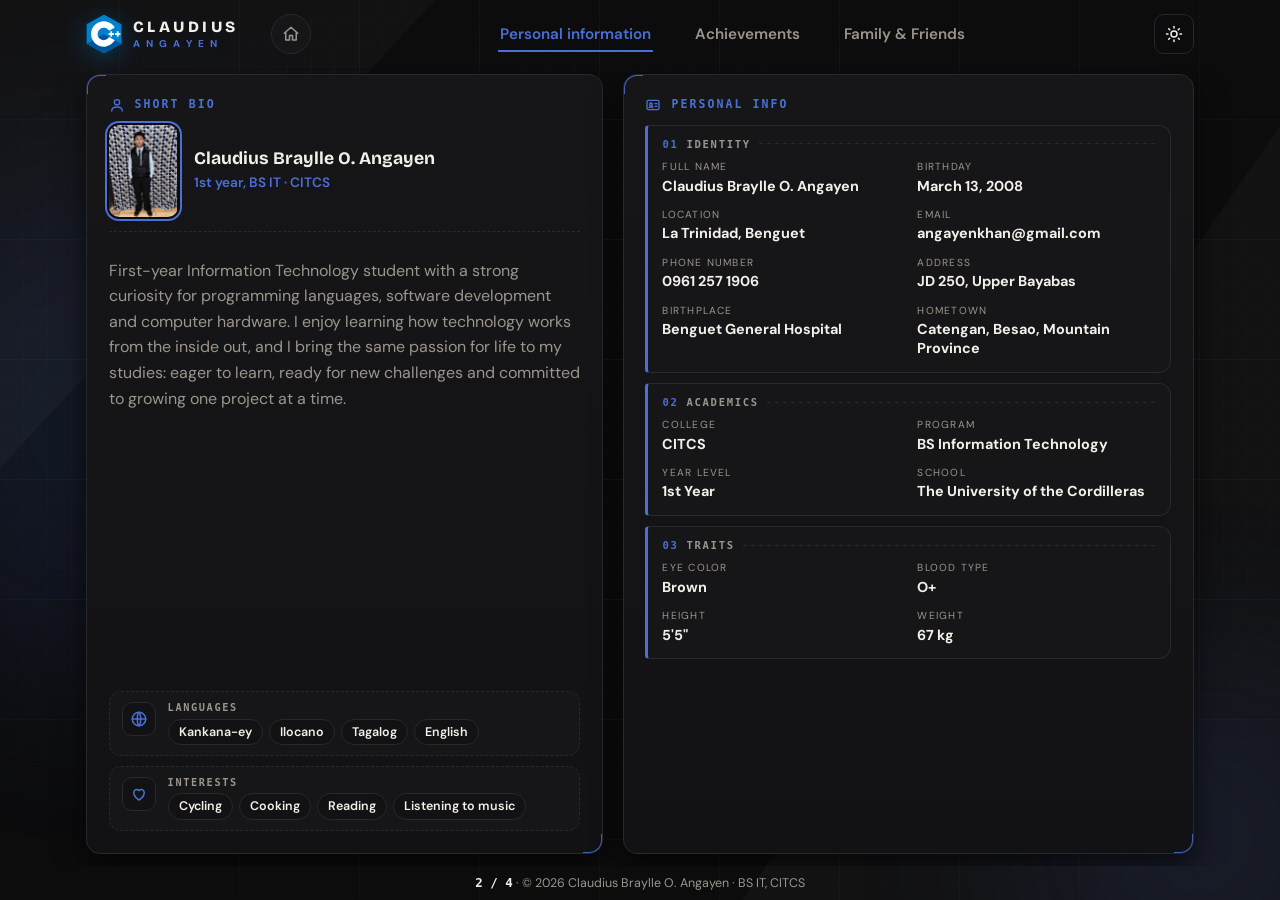
==== about.html @ 460cdc44 "Add files via upload" ====
<!DOCTYPE html>
<html lang="en" data-theme="dark">
<head>
<meta charset="UTF-8">
<meta name="viewport" content="width=device-width, initial-scale=1, viewport-fit=cover">
<title>Personal Information | Claudius Angayen</title>
<meta name="description" content="Personal information of Claudius Braylle O. Angayen, a first-year BS IT student at CITCS: short bio and details.">
<meta name="theme-color" content="#000000">
<link rel="icon" type="image/svg+xml" href="images/logo.svg">
<link rel="preconnect" href="https://fonts.googleapis.com">
<link rel="preconnect" href="https://fonts.gstatic.com" crossorigin>
<link rel="stylesheet" href="https://fonts.googleapis.com/css2?family=Bricolage+Grotesque:opsz,wght@12..96,600..800&family=DM+Sans:wght@400..700&display=swap">
<link rel="stylesheet" href="css/style.css?v=16">
<!-- Sets the saved theme before the page paints, so it never flashes the wrong color -->
<script>
  try { document.documentElement.setAttribute('data-theme', localStorage.getItem('theme') === 'light' ? 'light' : 'dark'); } catch (e) {}
</script>
<script src="js/main.js?v=13" defer></script>
</head>
<body>

<!-- Icon sprite -->
<svg width="0" height="0" style="position:absolute" aria-hidden="true">
  <symbol id="i-home" viewBox="0 0 24 24"><path d="M3 11l9-8 9 8M5 10v10h5v-6h4v6h5V10"/></symbol>
  <symbol id="i-code" viewBox="0 0 24 24"><path d="M8 8l-4 4 4 4M16 8l4 4-4 4M13.5 5l-3 14"/></symbol>
  <symbol id="i-globe" viewBox="0 0 24 24"><circle cx="12" cy="12" r="9"/><path d="M3 12h18M12 3c3 3 3 15 0 18M12 3c-3 3-3 15 0 18"/></symbol>
  <symbol id="i-heart" viewBox="0 0 24 24"><path d="M12 20s-7-4.4-7-10a4 4 0 0 1 7-2.5A4 4 0 0 1 19 10c0 5.6-7 10-7 10z"/></symbol>
  <symbol id="i-sun" viewBox="0 0 24 24"><circle cx="12" cy="12" r="4"/><path d="M12 2v2M12 20v2M4.9 4.9l1.4 1.4M17.7 17.7l1.4 1.4M2 12h2M20 12h2M4.9 19.1l1.4-1.4M17.7 6.3l1.4-1.4"/></symbol>
  <symbol id="i-moon" viewBox="0 0 24 24"><path d="M21 13A9 9 0 1 1 11 3a7 7 0 0 0 10 10z"/></symbol>
  <symbol id="i-user" viewBox="0 0 24 24"><circle cx="12" cy="8" r="4"/><path d="M4 21c0-4 4-6 8-6s8 2 8 6"/></symbol>
  <symbol id="i-id" viewBox="0 0 24 24"><rect x="3" y="5" width="18" height="14" rx="2"/><circle cx="9" cy="11" r="2"/><path d="M6 16c.6-1.8 5.4-1.8 6 0M15 10h3M15 14h3"/></symbol>
  <symbol id="i-arrow" viewBox="0 0 24 24"><path d="M5 12h14M13 6l6 6-6 6"/></symbol>
</svg>

<!-- Graph-paper texture + soft glows -->
<div class="graph-bg" aria-hidden="true"></div>
<div class="shape s1" aria-hidden="true"></div>
<div class="shape s2" aria-hidden="true"></div>
<div class="glow g1" aria-hidden="true"></div>
<div class="glow g2" aria-hidden="true"></div>

<header>
  <div class="container">
    <nav>
      <div class="nav-left">
      <a href="index.html" class="logo" aria-label="Claudius Angayen, home">
        <!-- Logo: C++ -->
        <svg class="logo-svg" viewBox="80 40 740 820" aria-hidden="true">
          <defs><mask id="hx"><path d="M450 70L792 258V642L450 830L108 642V258Z" fill="#fff" stroke="#fff" stroke-width="30" stroke-linejoin="round"/></mask></defs>
          <path d="M450 70L792 258V642L450 830L108 642V258Z" fill="#0180cd" stroke="#0180cd" stroke-width="30" stroke-linejoin="round"/>
          <path d="M60 671L443 450L900 714V900H60Z" fill="#00549d" mask="url(#hx)"/>
          <path d="M671 318.5A261 261 0 1 0 671 579.5L555.9 513A128 128 0 1 1 555.9 385Z" fill="#fff"/>
          <g fill="#fff"><rect x="543" y="432" width="112" height="36"/><rect x="581" y="394" width="36" height="112"/><rect x="675" y="432" width="113" height="36"/><rect x="713" y="394" width="37" height="112"/></g>
        </svg>
        <span class="logo-word"><span class="lw-top">Claudius</span><span class="lw-bot">Angayen</span></span>
      </a>
      <a class="home-btn" href="index.html" aria-label="Home" title="Home"><svg class="ico" aria-hidden="true"><use href="#i-home"/></svg></a>
      </div>
      <div class="tabs" role="navigation" aria-label="Pages">
        <a class="tab" href="about.html" data-view="profile" aria-current="page"><span class="tl-full">Personal information</span><span class="tl-short">About</span></a>
        <a class="tab" href="achievements.html" data-view="achievements">Achievements</a>
        <a class="tab" href="family-friends.html" data-view="family"><span class="tl-full">Family &amp; Friends</span><span class="tl-short">Family</span></a>
      </div>
      <div class="nav-right">
        <button class="icon-btn" id="themeBtn" type="button" aria-label="Switch to light mode" title="Switch theme"></button>
      </div>
    </nav>
  </div>
</header>

<main>
<div id="view-profile">
  <div class="container">
    <!-- Phone switcher: shows one panel at a time so the page never scrolls -->
    <div class="seg" role="group" aria-label="Choose a section">
      <button type="button" data-show="bio" aria-pressed="true">Bio</button>
      <button type="button" data-show="info" aria-pressed="false">Details</button>
    </div>

    <div class="profile-grid" data-show="bio">
      <section class="panel panel-bio bp" aria-labelledby="bio-title">
        <h3 class="section-title" id="bio-title"><svg class="ico" aria-hidden="true"><use href="#i-user"/></svg> Short bio</h3>
        <div class="id-row">
          <div class="id-photo"><img src="images/photo.jpg" alt="Full portrait of Claudius Braylle O. Angayen in a black vest, light blue shirt and navy tie"></div>
          <div>
            <div class="id-name">Claudius Braylle O. Angayen</div>
            <div class="id-role">1st year, BS IT &middot; CITCS</div>
          </div>
        </div>
        <p class="bio">
          First-year Information Technology student with a strong curiosity for
          programming languages, software development and computer hardware. I enjoy learning how
          technology works from the inside out, and I bring the same passion for life to my studies:
          eager to learn, ready for new challenges and committed to growing one project at a time.
        </p>
        <div class="pi-chiprow">
        <div class="pi-chipcard">
          <span class="pi-ci"><svg class="ico" aria-hidden="true"><use href="#i-globe"/></svg></span>
          <div><div class="pi-cl">Languages</div><ul class="pi-chips"><li>Kankana-ey</li><li>Ilocano</li><li>Tagalog</li><li>English</li></ul></div>
        </div>
        <div class="pi-chipcard">
          <span class="pi-ci"><svg class="ico" aria-hidden="true"><use href="#i-heart"/></svg></span>
          <div><div class="pi-cl">Interests</div><ul class="pi-chips"><li>Cycling</li><li>Cooking</li><li>Reading</li><li>Listening to music</li></ul></div>
        </div>
        </div>
      </section>

      <section class="panel panel-info bp" aria-labelledby="pi-title">
        <h3 class="section-title" id="pi-title"><svg class="ico" aria-hidden="true"><use href="#i-id"/></svg> Personal info</h3>
        <div class="pi-group">
          <h4 class="pi-gt"><span>01</span>Identity</h4>
          <dl class="pi-fields"><div class="pi-f"><dt>Full name</dt><dd>Claudius Braylle O. Angayen</dd></div><div class="pi-f"><dt>Birthday</dt><dd>March 13, 2008</dd></div><div class="pi-f"><dt>Location</dt><dd>La Trinidad, Benguet</dd></div><div class="pi-f"><dt>Email</dt><dd>angayenkhan@gmail.com</dd></div><div class="pi-f"><dt>Phone number</dt><dd>0961 257 1906</dd></div><div class="pi-f"><dt>Address</dt><dd>JD 250, Upper Bayabas</dd></div><div class="pi-f"><dt>Birthplace</dt><dd>Benguet General Hospital</dd></div><div class="pi-f"><dt>Hometown</dt><dd>Catengan, Besao, Mountain Province</dd></div></dl>
        </div>
        <div class="pi-group">
          <h4 class="pi-gt"><span>02</span>Academics</h4>
          <dl class="pi-fields"><div class="pi-f"><dt>College</dt><dd>CITCS</dd></div><div class="pi-f"><dt>Program</dt><dd>BS Information Technology</dd></div><div class="pi-f"><dt>Year level</dt><dd>1st Year</dd></div><div class="pi-f"><dt>School</dt><dd>The University of the Cordilleras</dd></div></dl>
        </div>
        <div class="pi-group">
          <h4 class="pi-gt"><span>03</span>Traits</h4>
          <dl class="pi-fields"><div class="pi-f"><dt>Eye color</dt><dd>Brown</dd></div><div class="pi-f"><dt>Blood type</dt><dd>O+</dd></div><div class="pi-f"><dt>Height</dt><dd>5'5"</dd></div><div class="pi-f"><dt>Weight</dt><dd>67 kg</dd></div></dl>
        </div>
      </section>
    </div>
  </div>
</div>
</main>

<footer>
  <div class="container foot">
    <span class="foot-mid"><span class="foot-count">2 / 4</span><span class="foot-copy"> &middot; &copy; <span id="year"></span> Claudius Braylle O. Angayen &middot; BS IT, CITCS</span></span>
  </div>
</footer>

</body>
</html>
---- css/style.css ----
/* Claudius Angayen | Portfolio styles. Dark by default; data-theme="light" on <html> switches to light. */

/* Layout: one screen, no scrolling. Charcoal base with one navy accent. Text-link nav, big role line, stats strip, full portrait in a framed card. */
  :root {
    --bg: #0c0c0d;
    --bg-soft: #121214;
    --card: #161618;
    --text: #f3efe9;
    --muted: #9b958d;
    --accent: #4a6fd6;
    --accent-2: #8fa8f0;
    --border: #28282d;
    --shape: rgba(255,255,255,.028);
    --grid-minor: rgba(74,111,214,.04);
    --grid-major: rgba(74,111,214,.09);
    --glow-op: .12;
    --btn-glow: rgba(74,111,214,.32);
    --shadow: 0 12px 30px rgba(0,0,0,.6);
    --font-display: "Bricolage Grotesque", "Segoe UI", system-ui, -apple-system, sans-serif;
    --font-body: "DM Sans", "Segoe UI", system-ui, -apple-system, Roboto, sans-serif;
    --r: 10px;
    color-scheme: dark;
  }
  :root[data-theme="light"] {
    --bg: #f7f3ed;
    --bg-soft: #efe8dd;
    --card: #ffffff;
    --text: #1d1915;
    --muted: #6c6459;
    --accent: #14307a;
    --accent-2: #2f52b0;
    --border: #e4dac9;
    --shape: rgba(0,0,0,.035);
    --grid-minor: rgba(20,48,122,.05);
    --grid-major: rgba(20,48,122,.12);
    --glow-op: .2;
    --btn-glow: rgba(20,48,122,.25);
    --shadow: 0 12px 30px rgba(60,40,10,.12);
    color-scheme: light;
  }

  * { box-sizing: border-box; margin: 0; padding: 0; }
  [hidden] { display: none !important; }
  html { height: 100%; overflow: hidden; }
  body {
    font-family: var(--font-body);
    background: var(--bg);
    color: var(--text);
    line-height: 1.5;
    height: 100%;
    display: flex; flex-direction: column;
    position: relative; overflow: hidden;
    overscroll-behavior: none;
  }
  a { color: inherit; text-decoration: none; }
  .container {
    width: 100%; max-width: 1140px; margin-inline: auto;
    padding-left: max(16px, env(safe-area-inset-left, 0px));
    padding-right: max(16px, env(safe-area-inset-right, 0px));
  }

  /* ===== BACKGROUND: faint graph paper, angled shapes, warm glows ===== */
  .graph-bg {
    position: fixed; inset: 0; z-index: 0; pointer-events: none;
    background-image:
      linear-gradient(var(--grid-major) 1px, transparent 1px),
      linear-gradient(90deg, var(--grid-major) 1px, transparent 1px),
      linear-gradient(var(--grid-minor) 1px, transparent 1px),
      linear-gradient(90deg, var(--grid-minor) 1px, transparent 1px);
    background-size: 120px 120px, 120px 120px, 24px 24px, 24px 24px;
    background-position: -1px -1px;
    -webkit-mask-image: radial-gradient(ellipse 80% 75% at 50% 45%, #000 30%, transparent 100%);
            mask-image: radial-gradient(ellipse 80% 75% at 50% 45%, #000 30%, transparent 100%);
  }
  .shape { position: fixed; inset: 0; z-index: 0; pointer-events: none; background: var(--shape); }
  .shape.s1 { clip-path: polygon(0 0, 34% 0, 0 52%); }
  .shape.s2 { clip-path: polygon(100% 14%, 100% 100%, 58% 100%); }
  .glow { position: fixed; z-index: 0; pointer-events: none; border-radius: 50%; filter: blur(100px); opacity: var(--glow-op); background: var(--accent); }
  .glow.g1 { width: 520px; height: 520px; left: -140px; top: 18%; }
  .glow.g2 { width: 360px; height: 360px; right: -100px; bottom: -120px; }

  /* ICONS */
  .ico { width: 1.15em; height: 1.15em; fill: none; stroke: currentColor; stroke-width: 2;
         stroke-linecap: round; stroke-linejoin: round; flex-shrink: 0; vertical-align: -0.2em; }

  /* NAV */
  header { position: relative; z-index: 5; flex: none; }
  nav { display: flex; align-items: center; justify-content: space-between; gap: 14px; height: 68px; }
  .logo { display: inline-flex; align-items: center; gap: 11px; min-width: 0; }
  .logo-svg { width: 36px; height: 40px; flex-shrink: 0; filter: drop-shadow(0 4px 12px rgba(1,128,205,.35)); }
  .logo-word { display: flex; flex-direction: column; gap: 4px; line-height: 1; white-space: nowrap; }
  .lw-top { font-family: var(--font-display); font-size: .98rem; font-weight: 800; letter-spacing: .22em; text-transform: uppercase; }
  .lw-bot { font-size: .62rem; font-weight: 700; letter-spacing: .62em; text-transform: uppercase; color: var(--accent); }
  .nav-left { display: flex; align-items: center; gap: clamp(18px, 3vw, 32px); min-width: 0; }
  .tabs { display: flex; gap: clamp(18px, 3.4vw, 40px); }
  .tab { position: relative; padding: 6px 2px; font-size: .95rem; font-weight: 600; color: var(--muted); transition: color .2s; }
  .tab::after { content: ""; position: absolute; left: 0; right: 0; bottom: -1px; height: 2px; background: var(--accent); transform: scaleX(0); transform-origin: left; transition: transform .25s; }
  .tab:hover { color: var(--text); }
  .tab[aria-current="page"] { color: var(--accent); }
  .tab[aria-current="page"]::after, .tab:hover::after { transform: scaleX(1); }
  .tab:focus-visible { outline: 2px solid var(--accent); outline-offset: 4px; border-radius: 4px; }
  .home-btn {
    flex: none; display: inline-grid; place-items: center; width: 40px; height: 40px; border-radius: 50%;
    border: 1.5px solid var(--border); background: var(--card); color: var(--muted);
    transition: transform .2s, border-color .2s, color .2s, background .2s;
  }
  .home-btn .ico { width: 18px; height: 18px; vertical-align: 0; }
  .home-btn:hover { transform: translateY(-2px); border-color: var(--accent); color: var(--accent); }
  .home-btn[aria-current="page"] { border-color: var(--accent); color: var(--accent); background: var(--bg-soft); }
  .home-btn:focus-visible { outline: 2px solid var(--accent); outline-offset: 3px; }
  .nav-right { display: flex; gap: 10px; align-items: center; }
  .icon-btn {
    display: inline-grid; place-items: center;
    background: transparent; border: 1px solid var(--border); color: var(--text);
    width: 40px; height: 40px; border-radius: var(--r); cursor: pointer; transition: transform .2s, border-color .2s, color .2s;
  }
  .icon-btn:hover { transform: translateY(-2px); border-color: var(--accent); color: var(--accent); }
  .icon-btn:focus-visible, .btn:focus-visible, .seg button:focus-visible { outline: 2px solid var(--accent); outline-offset: 3px; }
  .icon-btn .ico { width: 18px; height: 18px; vertical-align: 0; }

  /* BUTTONS */
  .btn {
    display: inline-flex; align-items: center; gap: 10px;
    padding: clamp(8px, 1.6vh, 12px) 24px; border-radius: 8px; font-weight: 700; font-size: .92rem;
    border: 1.5px solid transparent; cursor: pointer; transition: transform .2s, box-shadow .2s, border-color .2s;
  }
  .btn:hover { transform: translateY(-2px); }
  .btn-primary { background: var(--accent); color: #fff; box-shadow: 0 8px 22px var(--btn-glow); }
  .btn-outline { border-color: var(--muted); color: var(--text); }
  .btn-outline:hover { border-color: var(--accent); color: var(--accent); }
  .btn-sm { padding: 8px 20px; font-size: .88rem; }
  .lbl-short { display: none; }

  /* VIEWS */
  main { position: relative; z-index: 2; flex: 1; min-height: 0; display: flex; flex-direction: column; }
  #view-home { flex: 1; min-height: 0; display: flex; align-items: center; position: relative; }

  /* HERO (page 1) */
  .hero { width: 100%; padding-block: 4px 18px; }
  .hero-grid { display: grid; grid-template-columns: 1.2fr 1fr; gap: clamp(20px, 4vw, 56px); align-items: center; }
  .hero-grid > * { min-width: 0; }
  .copy { display: flex; flex-direction: column; align-items: flex-start; gap: clamp(8px, 1.7vh, 18px); }
  .hero h1 { display: flex; flex-direction: column; gap: 2px; font-family: var(--font-display); font-weight: 700; line-height: 1.04; }
  .hero h1 .hi { font-size: clamp(.95rem, 2.2vh, 1.15rem); font-weight: 600; color: var(--muted); font-family: var(--font-body); }
  .hero h1 .name { font-size: clamp(1.15rem, min(2.4vw, 3.6vh), 1.7rem); font-weight: 700; }
  .hero h1 .role {
    margin-top: clamp(2px, .8vh, 8px);
    font-size: clamp(1.9rem, min(4.7vw, 8.4vh), 3.9rem); font-weight: 800; letter-spacing: -.02em; text-wrap: balance;
    background: linear-gradient(95deg, var(--accent), var(--accent-2)); -webkit-background-clip: text; background-clip: text; color: transparent;
  }
  .hero p { color: var(--muted); font-size: clamp(.9rem, 2.1vh, 1.05rem); max-width: 520px; }
  .hero p strong { color: var(--text); font-weight: 600; }
  .typing { color: var(--accent); font-family: ui-monospace, Consolas, monospace; min-height: 1.5em; }
  .cursor { animation: blink 1s steps(2) infinite; }
  @keyframes blink { 50% { opacity: 0; } }
  .btns { display: flex; gap: 12px; flex-wrap: wrap; }

  .stats { display: flex; width: 100%; max-width: 520px; background: var(--card); border: 1px solid var(--border); border-radius: var(--r); overflow: hidden; }
  .stats > div { flex: 1 1 0; min-width: 0; padding: clamp(8px, 1.6vh, 14px) clamp(10px, 1.6vw, 18px); border-left: 1px solid var(--border); }
  .stats > div:first-child { border-left: 0; }
  .stats b { display: block; font-family: var(--font-display); font-weight: 700; color: var(--accent); font-size: clamp(.95rem, 2.4vh, 1.15rem); line-height: 1.25; }
  .stats span { display: block; font-size: .76rem; letter-spacing: .04em; color: var(--muted); }

  /* Full portrait in a framed card (the whole photo is shown, nothing cropped) */
  .avatar-wrap { display: flex; justify-content: center; }
  .disk-wrap { position: relative; padding: 16px; margin-bottom: 18px; max-width: 100%; }
  .disk {
    position: relative; height: min(64vh, 560px); max-width: 100%; aspect-ratio: 1506 / 2047; border-radius: 18px;
    background: var(--bg-soft); border: 1px solid var(--border); box-shadow: var(--shadow);
  }
  .orbit { position: absolute; inset: -12px; border-radius: 26px; border: 2px dashed var(--border); pointer-events: none; }
  .orbit::after { content: ""; position: absolute; inset: -2px; border-radius: 26px; border: 2px solid transparent; border-top-color: var(--accent); border-left-color: var(--accent-2); }
  .photo { width: 100%; height: 100%; border-radius: 18px; overflow: hidden; box-shadow: 0 0 0 2px var(--bg), 0 0 0 4px var(--accent); background: var(--bg-soft); }
  .photo img, .id-photo img { width: 100%; height: 100%; object-fit: contain; display: block; }
  .coords {
    position: absolute; left: 50%; bottom: -2px; transform: translateX(-50%); white-space: nowrap;
    font-family: ui-monospace, Consolas, monospace; font-size: .74rem; color: var(--accent);
    background: var(--bg); padding: 3px 12px; border: 1px solid var(--border); border-radius: 999px;
  }

  /* ===== PAGE 2: PERSONAL INFORMATION ===== */
  #view-profile { overflow: hidden; flex: 1; min-height: 0; display: flex; flex-direction: column; padding-block: 6px 12px; }
  #view-profile > .container { flex: 1; min-height: 0; display: flex; flex-direction: column; gap: 10px; }
  .seg { display: none; gap: 4px; padding: 4px; background: var(--card); border: 1px solid var(--border); border-radius: var(--r); flex: none; }
  .seg button {
    flex: 1; padding: 7px 10px; border: 0; border-radius: 7px; background: transparent; color: var(--muted);
    font: inherit; font-size: .9rem; font-weight: 600; cursor: pointer;
  }
  .seg button[aria-pressed="true"] { background: var(--accent); color: #fff; }
  .profile-grid { flex: 1; min-height: 0; display: grid; grid-template-columns: minmax(0, .95fr) minmax(0, 1.05fr); gap: 20px; align-items: stretch; }
  .panel {
    min-height: 0; overflow: hidden; display: flex; flex-direction: column;
    background: var(--card); border: 1px solid var(--border); border-radius: 14px;
    padding: clamp(12px, 2.4vh, 22px); box-shadow: var(--shadow);
  }
  .section-title { display: flex; align-items: center; gap: 10px; font-family: var(--font-display); font-size: 1.05rem; margin-bottom: clamp(8px, 1.6vh, 14px); flex: none; }
  .section-title .ico { color: var(--accent); width: 20px; height: 20px; }
  .id-row { display: flex; gap: 16px; align-items: center; padding-bottom: clamp(8px, 1.6vh, 14px); border-bottom: 1px dashed var(--border); flex: none; }
  .id-photo { width: 69px; height: 92px; border-radius: 10px; overflow: hidden; flex-shrink: 0; background: var(--bg-soft); box-shadow: 0 0 0 2px var(--bg), 0 0 0 4px var(--accent); }
  .id-name { font-family: var(--font-display); font-weight: 700; font-size: 1.1rem; line-height: 1.3; overflow-wrap: anywhere; }
  .id-role { color: var(--accent); font-size: .85rem; margin-top: 2px; font-weight: 600; }
  .bio { color: var(--muted); font-size: clamp(.9rem, 2.1vh, 1rem); line-height: 1.6; margin-top: clamp(8px, 1.8vh, 16px); }
  .facts { list-style: none; }
  .facts li { display: grid; grid-template-columns: 104px minmax(0, 1fr); gap: 10px; padding: clamp(3px, .9vh, 7px) 0; border-bottom: 1px dashed var(--border); font-size: .88rem; line-height: 1.4; }
  .facts li:last-child { border-bottom: 0; padding-bottom: 0; }
  .facts .k { color: var(--muted); }
  .facts .v { font-weight: 600; overflow-wrap: anywhere; }

  /* About page: blueprint-style panels */
  .bp { position: relative; background: linear-gradient(180deg, var(--card), var(--bg-soft)); gap: 10px; }
  .bp::before, .bp::after { content: ""; position: absolute; width: 18px; height: 18px; pointer-events: none; border: 2px solid var(--accent); opacity: .85; }
  .bp::before { top: -1px; left: -1px; border-right: 0; border-bottom: 0; border-top-left-radius: 14px; }
  .bp::after { bottom: -1px; right: -1px; border-left: 0; border-top: 0; border-bottom-right-radius: 14px; }
  .bp .section-title { font: 700 .72rem/1 ui-monospace, Consolas, monospace; letter-spacing: .18em; text-transform: uppercase; color: var(--accent); margin-bottom: 2px; }
  .bp .section-title .ico { width: 16px; height: 16px; }
  .pi-group { flex: none; border: 1px solid var(--border); border-left: 3px solid var(--accent); border-radius: 4px 12px 12px 4px; background: var(--card); padding: clamp(8px, 1.5vh, 13px) 14px; }
  .pi-gt { display: flex; align-items: center; gap: 8px; font: 700 .66rem/1 ui-monospace, Consolas, monospace; letter-spacing: .16em; text-transform: uppercase; color: var(--muted); margin-bottom: clamp(6px, 1.2vh, 10px); }
  .pi-gt span { color: var(--accent); }
  .pi-gt::after { content: ""; flex: 1; height: 1px; background: repeating-linear-gradient(90deg, var(--border) 0 4px, transparent 4px 8px); }
  .pi-fields { display: grid; grid-template-columns: repeat(2, minmax(0, 1fr)); gap: clamp(6px, 1.3vh, 11px) 16px; }
  .pi-f dt { font-size: .64rem; letter-spacing: .12em; text-transform: uppercase; color: var(--muted); margin-bottom: 2px; }
  .pi-f dd { font-weight: 700; font-size: .9rem; line-height: 1.35; overflow-wrap: anywhere; }
  .pi-chiprow { display: grid; grid-template-columns: 1fr; gap: 10px; margin-top: auto; flex: none; }
  .pi-chipcard { display: flex; gap: 12px; align-items: flex-start; border: 1px dashed var(--border); border-radius: 12px; padding: 10px 12px; background: var(--card); }
  .pi-ci { width: 34px; height: 34px; flex: none; display: grid; place-items: center; border-radius: 10px; background: var(--bg-soft); border: 1px solid var(--border); color: var(--accent); }
  .pi-ci .ico { width: 18px; height: 18px; }
  .pi-cl { font: 700 .64rem/1 ui-monospace, Consolas, monospace; letter-spacing: .16em; text-transform: uppercase; color: var(--muted); margin-bottom: 6px; }
  .pi-chips { list-style: none; display: flex; flex-wrap: wrap; gap: 6px; }
  .pi-chips li { font-size: .78rem; font-weight: 600; padding: 3px 10px; border-radius: 999px; border: 1px solid var(--border); background: var(--bg-soft); }
  @media (max-width: 820px) { .bp .section-title { display: none; } }
  @media (max-width: 420px) { .pi-fields { grid-template-columns: 1fr; } }
  @media (min-width: 821px) and (max-height: 780px) {
    .bp { gap: 7px; }
    .pi-group { padding: 7px 12px; }
    .pi-gt { margin-bottom: 5px; }
    .pi-fields { gap: 5px 14px; }
    .pi-f dd { font-size: .84rem; line-height: 1.25; }
    .pi-f dt { margin-bottom: 1px; }
  }


  /* ===== PAGE 3: ACHIEVEMENTS ===== */
  .tl-short { display: none; }
  .cat[hidden] { display: none; }
  .ach-grid { list-style: none; display: grid; grid-template-columns: repeat(auto-fill, minmax(190px, 1fr)); gap: 14px; }
  .ach-card { width: 100%; height: 100%; display: flex; flex-direction: column; gap: 4px; text-align: left; padding: 8px 8px 12px; border: 1px solid var(--border); border-radius: 12px; background: var(--bg-soft); color: inherit; font: inherit; cursor: pointer; transition: border-color .2s, transform .2s; }
  .ach-card:hover { border-color: var(--accent); transform: translateY(-2px); }
  .ach-card:focus-visible { outline: 2px solid var(--accent); outline-offset: 3px; }
  .ach-thumb { display: block; aspect-ratio: 4 / 3; border-radius: 8px; overflow: hidden; background: var(--bg); margin-bottom: 6px; }
  .ach-thumb img { width: 100%; height: 100%; object-fit: contain; display: block; }
  .ach-title { font-family: var(--font-display); font-weight: 700; font-size: .92rem; line-height: 1.3; padding-inline: 4px; }
  .ach-sub { color: var(--muted); font-size: .8rem; line-height: 1.35; padding-inline: 4px; }

  .ach-group { grid-column: span 2; display: grid; grid-template-columns: repeat(2, minmax(0, 1fr)); gap: 10px 14px; align-content: start; }
  .ach-photos-label { grid-column: 1 / -1; color: var(--muted); font-size: .82rem; margin-top: 2px; }
  .ach-photo { height: auto; padding: 6px; }
  .ach-photo .ach-thumb { margin-bottom: 0; }

  .lightbox { position: fixed; inset: 0; z-index: 100; display: flex; align-items: center; justify-content: center; gap: 12px; padding: 16px max(16px, env(safe-area-inset-right, 0px)) 16px max(16px, env(safe-area-inset-left, 0px)); background: rgba(8,8,9,.97); }
  .lightbox[hidden] { display: none; }
  .lb-fig { flex: 1; min-width: 0; max-height: 100%; display: flex; flex-direction: column; align-items: center; gap: 10px; color: #f3efe9; text-align: center; }
  .lb-fig img { max-width: 100%; max-height: calc(100vh - 110px); max-height: calc(100dvh - 110px); border-radius: 8px; box-shadow: 0 20px 60px rgba(0,0,0,.6); }
  .lb-fig figcaption { display: flex; flex-direction: column; gap: 2px; font-size: .9rem; }
  .lb-fig figcaption span { color: #b9b3aa; font-size: .82rem; }
  .lb-btn { flex: none; width: 46px; height: 46px; border-radius: 50%; border: 1px solid rgba(255,255,255,.25); background: rgba(255,255,255,.08); color: #fff; font-size: 1.7rem; line-height: 1; }
  .lb-btn:hover { background: var(--accent); border-color: var(--accent); }
  .lb-btn:focus-visible { outline: 2px solid var(--accent-2); outline-offset: 3px; }
  .lb-close { position: absolute; top: max(14px, env(safe-area-inset-top, 0px)); right: max(14px, env(safe-area-inset-right, 0px)); z-index: 2; }
  .lb-btn[hidden] { display: none; }

  @media (max-width: 560px) {
    .tl-full { display: none; }
    .tl-short { display: inline; }
    .ach-grid { grid-template-columns: repeat(2, minmax(0, 1fr)); gap: 10px; }
    .ach-title { font-size: .85rem; }
    .lb-prev, .lb-next { position: absolute; bottom: max(14px, env(safe-area-inset-bottom, 0px)); z-index: 2; }
    .lb-prev { left: 16px; } .lb-next { right: 16px; }
    .lb-fig img { max-height: calc(100dvh - 150px); }
  }

  /* ===== ACHIEVEMENTS PAGE LAYOUT ===== */
  /* Small screens: one category at a time (tabs). Wide screens: everything on one screen (see the media query below). */
  #view-achievements { flex: 1; min-height: 0; display: flex; flex-direction: column; padding-block: 4px 10px; }
  #view-achievements > .container { flex: 1; min-height: 0; display: flex; flex-direction: column; gap: 12px; }
  .page-title { flex: none; font-family: var(--font-display); font-weight: 800; font-size: 1.5rem; line-height: 1.1; letter-spacing: -.015em; }
  .sec-label { display: flex; align-items: center; gap: 12px; margin: 0 0 10px; font: 700 .7rem/1 ui-monospace, Consolas, monospace; letter-spacing: .14em; text-transform: uppercase; color: var(--accent); }
  .sec-label::after { content: ""; flex: 1; height: 1px; background: var(--border); }
  .edu { flex: none; }
  .edu-track { list-style: none; display: grid; grid-template-columns: repeat(2, minmax(0, 1fr)); gap: 8px; }
  .edu-step { display: flex; flex-direction: column; gap: 3px; padding: 10px 12px; background: var(--card); border: 1px solid var(--border); border-top: 3px solid var(--accent); border-radius: 10px; min-width: 0; }
  .edu-step.is-current { background: color-mix(in srgb, var(--accent) 9%, var(--card)); }
  .edu-lvl { font-family: var(--font-display); font-weight: 700; font-size: .9rem; line-height: 1.2; }
  .edu-school { color: var(--muted); font-size: .74rem; line-height: 1.25; }
  .edu-foot { display: flex; flex-wrap: wrap; align-items: center; justify-content: space-between; gap: 6px 10px; margin-top: auto; padding-top: 9px; border-top: 1px dashed var(--border); }
  .edu-school { margin-bottom: 9px; }
  .edu-pill { padding: 1px 8px; border: 1px solid var(--border); border-radius: 99px; font: 600 .62rem/1.5 ui-monospace, Consolas, monospace; color: var(--muted); white-space: nowrap; }
  .is-current .edu-pill { border-color: var(--accent); color: var(--accent); }
  .edu-yrs { font: 700 .7rem/1.3 ui-monospace, Consolas, monospace; color: var(--accent); white-space: nowrap; }

  .cat-tabs { flex: none; display: flex; gap: 6px; }
  .cat-tabs button { flex: 1 1 0; min-width: 0; padding: 9px 4px; border: 1px solid var(--border); border-radius: 10px; background: var(--card); color: var(--text); font: 700 .8rem/1.2 var(--font-display); cursor: pointer; transition: border-color .2s, background .2s; }
  .cat-tabs button:hover { border-color: var(--accent); }
  .cat-tabs button[aria-selected="true"] { border-color: var(--accent); background: color-mix(in srgb, var(--accent) 12%, var(--card)); box-shadow: inset 0 0 0 1px var(--accent); }
  .cat-tabs button:focus-visible { outline: 2px solid var(--accent); outline-offset: 3px; }
  .cat-tabs .cnt { display: none; }

  .ach-cols { flex: 1; min-height: 0; overflow: auto; scrollbar-width: thin; scrollbar-color: var(--border) transparent; padding-right: 4px; }
  .col-side { display: block; }
  .cat-head { display: none; }
  .zoom-hint { display: inline-flex; align-items: center; gap: 7px; flex: none; padding: 5px 12px; border: 1px solid var(--border); border-radius: 99px; background: var(--card); font: 600 .7rem/1.3 ui-monospace, Consolas, monospace; color: var(--muted); white-space: nowrap; }
  .zoom-hint .ico { width: 13px; height: 13px; color: var(--accent); }
  .cnt { padding: 1px 8px; border-radius: 99px; background: color-mix(in srgb, var(--accent) 16%, transparent); color: var(--accent); font: 700 .7rem/1.5 ui-monospace, Consolas, monospace; }
  .ach-card { background: var(--card); }
  .ach-sub { display: block; }

  /* ----- Wide + tall screens: all three categories visible at once ----- */
  @media (min-width: 1000px) and (min-height: 681px) {
    #view-achievements > .container { gap: clamp(10px, 1.8vh, 16px); }
    .page-title { font-size: clamp(1.4rem, 3.4vh, 1.9rem); }
    .edu-track { grid-template-columns: repeat(4, minmax(0, 1fr)); gap: 14px; }
    .edu-step { padding: clamp(12px, 2vh, 16px) 18px clamp(10px, 1.7vh, 14px); gap: 4px; }
    .edu-lvl { font-size: 1.02rem; } .edu-school { font-size: .83rem; margin-bottom: clamp(8px, 1.4vh, 12px); } .edu-pill { font-size: .66rem; padding: 2px 10px; } .edu-yrs { font-size: .78rem; }
    .edu-foot { padding-top: clamp(8px, 1.4vh, 11px); }
    .cat-tabs { display: none; }
    .ach-cols { overflow: hidden; padding: 0; display: grid; grid-template-columns: minmax(0, 1.75fr) minmax(0, 1fr); gap: 24px; }
    .cat, .col-side { min-height: 0; display: flex; flex-direction: column; }
    .col-side { gap: clamp(10px, 1.8vh, 16px); }
    .cat-co { flex: 2 1 0; } .cat-extra { flex: 1 1 0; }
    .cat[hidden] { display: flex !important; }
    .cat-head { flex: none; display: flex; align-items: center; gap: 10px; margin-bottom: 10px; }
    .cat-h { font-family: var(--font-display); font-weight: 800; font-size: 1.1rem; line-height: 1.1; }
    .cat-rule { flex: 1; height: 1px; background: var(--border); }
    .ach-grid { flex: 1; min-height: 0; display: grid; gap: 12px; grid-template-columns: repeat(2, minmax(0, 1fr)); grid-auto-rows: minmax(0, 1fr); }
    .cat-curricular .ach-grid { grid-template-columns: repeat(4, minmax(0, 1fr)); grid-template-rows: repeat(2, minmax(0, 1fr)); }
    .cat-co .ach-grid { grid-template-rows: repeat(2, minmax(0, 1fr)); }
    .cat-extra .ach-grid { grid-template-rows: minmax(0, 1fr); }
    .ach-grid > li { min-height: 0; }
    .ach-card { padding: 7px 7px 8px; gap: 1px; border-radius: 10px; }
    .ach-thumb { aspect-ratio: auto; flex: 1 1 0; min-height: 0; margin-bottom: 6px; border-radius: 6px; background: color-mix(in srgb, var(--bg) 60%, var(--card)); }
    .ach-title { font-size: .78rem; line-height: 1.25; padding-inline: 2px; display: -webkit-box; -webkit-box-orient: vertical; -webkit-line-clamp: 2; overflow: hidden; }
    .ach-sub { font-size: .7rem; line-height: 1.3; padding-inline: 2px; white-space: nowrap; overflow: hidden; text-overflow: ellipsis; }
    .col-side .ach-title { -webkit-line-clamp: 1; }
  }


  /* ===== PAGE 4: FAMILY & FRIENDS ===== */
  /* Wide screens: Family row on top, Friends row below, both filling one screen. Each photo sits on a blurred copy of itself. */
  #view-ff { flex: 1; min-height: 0; display: flex; flex-direction: column; padding-block: 4px 10px; }
  #view-ff > .container { flex: 1; min-height: 0; display: flex; flex-direction: column; gap: 6px; }
  .ff-head { flex: none; display: flex; align-items: center; justify-content: space-between; gap: 12px; }
  .ff-sub { flex: none; color: var(--muted); font-size: .88rem; }
  .ff-wrap { flex: 1; min-height: 0; display: flex; flex-direction: column; gap: clamp(8px, 1.6vh, 16px); padding-top: 4px; }
  .ff-sec { flex: 1 1 0; min-height: 0; display: flex; flex-direction: column; }
  .ff-row { flex: 1; min-height: 0; list-style: none; display: flex; gap: clamp(8px, 1.2vw, 14px); }
  .ff-row > li { flex: var(--ar, 1) 1 0; min-width: 0; min-height: 0; display: flex; }
  .ff-tile {
    position: relative; flex: 1; min-width: 0; min-height: 0; overflow: hidden; padding: 0;
    border: 1px solid var(--border); border-radius: 12px; background: var(--card); color: #fff;
    font: inherit; cursor: pointer; transition: border-color .2s, transform .2s, box-shadow .2s;
  }
  .ff-tile:hover { border-color: var(--accent); transform: translateY(-2px); box-shadow: var(--shadow); }
  .ff-tile:focus-visible { outline: 2px solid var(--accent); outline-offset: 3px; }
  .ff-bg, .ff-fg { position: absolute; inset: 0; width: 100%; height: 100%; display: block; }
  .ff-bg { object-fit: cover; filter: blur(22px) saturate(1.15) brightness(.7); transform: scale(1.25); }
  .ff-fg { object-fit: cover; }
  .ff-cap {
    position: absolute; left: 10px; bottom: 10px; max-width: calc(100% - 20px); padding: 4px 11px;
    border-radius: 14px; background: rgba(8,8,9,.72); border: 1px solid rgba(255,255,255,.16); text-align: left;
    font: 600 .72rem/1.35 var(--font-body); color: #f3efe9;
    -webkit-backdrop-filter: blur(6px); backdrop-filter: blur(6px);
  }
  .ff-tile:hover .ff-cap { background: var(--accent); border-color: var(--accent); }

  /* One grid, no gaps: every photo fills its tile edge to edge */
  .ff-grid { flex: 1; min-height: 0; list-style: none; display: grid; gap: clamp(8px, 1.2vw, 14px);
    grid-template-columns: 26fr 38fr 36fr; grid-template-rows: minmax(0, 1fr) minmax(0, 1fr); }
  .ff-grid > li { min-width: 0; min-height: 0; display: flex; }
  .ff-grid .g-a { grid-column: 1; grid-row: 1; }
  .ff-grid .g-b { grid-column: 1; grid-row: 2; }
  .ff-grid .g-c { grid-column: 2; grid-row: 1 / span 2; }
  .ff-grid .g-d { grid-column: 3; grid-row: 1 / span 2; }
  .ff-grid .ff-fg { object-position: center 25%; }

  /* Phones and short screens: two columns, the page scrolls inside its own area */
  @media (max-width: 760px), (max-height: 560px) {
    .ff-wrap { flex: 1 1 0; overflow: auto; display: block; padding-right: 2px; scrollbar-width: thin; scrollbar-color: var(--border) transparent; }
    .ff-grid { display: grid; grid-template-columns: repeat(2, minmax(0, 1fr)); grid-template-rows: none; grid-auto-rows: auto; }
    .ff-grid > li, .ff-grid .g-a, .ff-grid .g-b, .ff-grid .g-c, .ff-grid .g-d { grid-column: auto; grid-row: auto; display: block; }
    .ff-tile { display: block; width: 100%; aspect-ratio: 3 / 4; }
    .ff-head .zoom-hint { display: none; }
  }

  /* ===== FOOTER PAGER ===== */
  footer { padding-block: 8px 10px; }
  .foot { display: flex; justify-content: center; align-items: center; gap: 12px; }
  .foot-mid { font-size: .78rem; text-align: center; }
  .foot-count { font: 700 .78rem/1 ui-monospace, Consolas, monospace; color: var(--text); }
  .pg { display: inline-flex; align-items: center; padding: 7px 16px; border: 1px solid var(--border); border-radius: 99px; font-weight: 700; font-size: .85rem; color: var(--text); transition: border-color .2s, color .2s, transform .2s; }
  .pg:hover { border-color: var(--accent); color: var(--accent); transform: translateY(-2px); }
  .pg-next { background: var(--accent); border-color: var(--accent); color: #fff; }
  .pg-next:hover { color: #fff; box-shadow: 0 6px 18px var(--btn-glow); }
  @media (max-width: 560px) {
    .foot-copy { display: none; }
    .pg { padding: 6px 12px; font-size: .8rem; }
    .cat-tabs button { font-size: .74rem; }
  }
  @media (max-height: 700px) and (max-width: 999px) { .edu-school { display: none; } .page-title { font-size: 1.3rem; } }
  @media (max-height: 640px) { .sec-label { display: none; } .edu-foot { display: none; } }

  /* ===== CURSOR: plots the mouse path like a graph ===== */
  #trail { position: fixed; inset: 0; width: 100%; height: 100%; z-index: 110; pointer-events: none; }
  .cur-dot, .cur-ring, .cur-coords { position: fixed; left: 0; top: 0; z-index: 111; pointer-events: none; opacity: 0; transition: opacity .25s; }
  .has-cursor .cur-dot, .has-cursor .cur-ring, .has-cursor .cur-coords { opacity: 1; }
  .cur-dot { width: 8px; height: 8px; margin: -4px 0 0 -4px; border-radius: 50%; background: var(--accent); box-shadow: 0 0 14px var(--accent); }
  .cur-ring {
    width: 38px; height: 38px; margin: -19px 0 0 -19px; border-radius: 50%; border: 1.5px solid var(--accent);
    transition: opacity .25s, width .25s, height .25s, margin .25s, background .25s;
  }
  .cur-ring.is-link { width: 62px; height: 62px; margin: -31px 0 0 -31px; background: color-mix(in srgb, var(--accent) 14%, transparent); }
  .cur-ring.is-down { width: 24px; height: 24px; margin: -12px 0 0 -12px; }
  .cur-coords { margin: 20px 0 0 22px; font: 600 .66rem/1 ui-monospace, Consolas, monospace; letter-spacing: .04em; color: var(--accent); white-space: nowrap; }
  html.has-cursor, html.has-cursor * { cursor: none !important; }
  /* While a certificate is open, show the normal system cursor (so the X and arrows are always easy to find and click) */
  html.has-cursor.lb-open, html.has-cursor.lb-open * { cursor: auto !important; }
  html.has-cursor.lb-open button { cursor: pointer !important; }
  html.lb-open .cur-dot, html.lb-open .cur-ring, html.lb-open .cur-coords { opacity: 0 !important; }

  /* ===== PAGE TRANSITIONS: content fades in on arrival and fades out when you leave ===== */
  main { animation: page-in .5s cubic-bezier(.2,.7,.2,1) both; }
  footer { animation: page-in .5s .05s cubic-bezier(.2,.7,.2,1) both; }
  @keyframes page-in { from { opacity: 0; transform: translateY(12px); } to { opacity: 1; transform: none; } }
  html.leaving main, html.leaving footer { opacity: 0; transform: translateY(-8px); transition: opacity .24s ease, transform .24s ease; }

  footer { position: relative; z-index: 2; flex: none; text-align: center; padding-block: 9px; color: var(--muted); font-size: .8rem; line-height: 1.3; }

  /* ===== SMALLER SCREENS ===== */
  @media (max-width: 900px) {
    .nav-cta { display: none; }
  }
  @media (max-width: 820px) {
    .hero { padding-block: 0 8px; }
    .hero-grid { grid-template-columns: 1fr; gap: 10px; }
    .avatar-wrap { order: -1; }
    .disk-wrap { padding: 10px; margin-bottom: 4px; }
    .disk { height: min(24vh, 230px); }
    .stats span { display: none; }
    .stats > div { padding: 7px 10px; }
    .orbit { inset: -9px; border-radius: 22px; }
    .orbit::after { border-radius: 22px; }
    .coords { display: none; }
    .copy { gap: clamp(6px, 1.4vh, 12px); }
    .hero h1 .role { font-size: clamp(1.7rem, min(8vw, 5.4vh), 2.6rem); }
    .hero h1 .name { font-size: clamp(1.05rem, 4.4vw, 1.4rem); }

    .page-head { display: none; }
    .seg { display: flex; }
    .profile-grid { grid-template-columns: minmax(0, 1fr); }
    .profile-grid[data-show="bio"] .panel-info { display: none; }
    .profile-grid[data-show="info"] .panel-bio { display: none; }
    .section-title { display: none; }
  }
  @media (max-width: 420px) {
    .lbl-full { display: none; }
    .lbl-short { display: inline; }
  }
  @media (max-width: 560px) {
    .btns .btn { padding: 9px 14px; gap: 8px; font-size: .88rem; }
    .logo-word { display: none; }
    nav { gap: 8px; }
    .nav-left { gap: 12px; }
    .tabs { gap: 14px; min-width: 0; }
    .tab { font-size: .84rem; padding-inline: 0; }
    .logo-svg { width: 30px; height: 34px; }
    .icon-btn { width: 36px; height: 36px; }
    .home-btn { width: 36px; height: 36px; }
    .nav-right { gap: 8px; }
  }
  /* Short screens: drop the least important bits so nothing needs scrolling */
  @media (max-height: 640px) {
    .stats span { display: none; }
    .page-head { gap: 0; }
  }
  @media (max-height: 640px) and (min-width: 821px) {
    .id-row { display: none; }
    .section-title { margin-bottom: 6px; }
  }
  @media (max-height: 640px) and (max-width: 820px) {
    .id-row { display: none; }
    .panel { padding: 8px 12px; }
    .facts li { padding: 3px 0; font-size: .85rem; }
  }
  @media (max-height: 590px) and (max-width: 820px) {
    .facts li { padding: 1px 0; font-size: .8rem; line-height: 1.3; grid-template-columns: 88px minmax(0, 1fr); gap: 8px; }
  }
  @media (max-height: 600px) and (max-width: 820px) {
    .hero p:not(.typing) { display: none; }
  }
  @media (max-height: 540px) {
    .hero p:not(.typing) { display: none; }
  }
  @media (prefers-reduced-motion: reduce) {
    main, footer { animation: none; }
    html.leaving main, html.leaving footer { transition: none; }
    * { animation: none !important; transition: none !important; }
  }
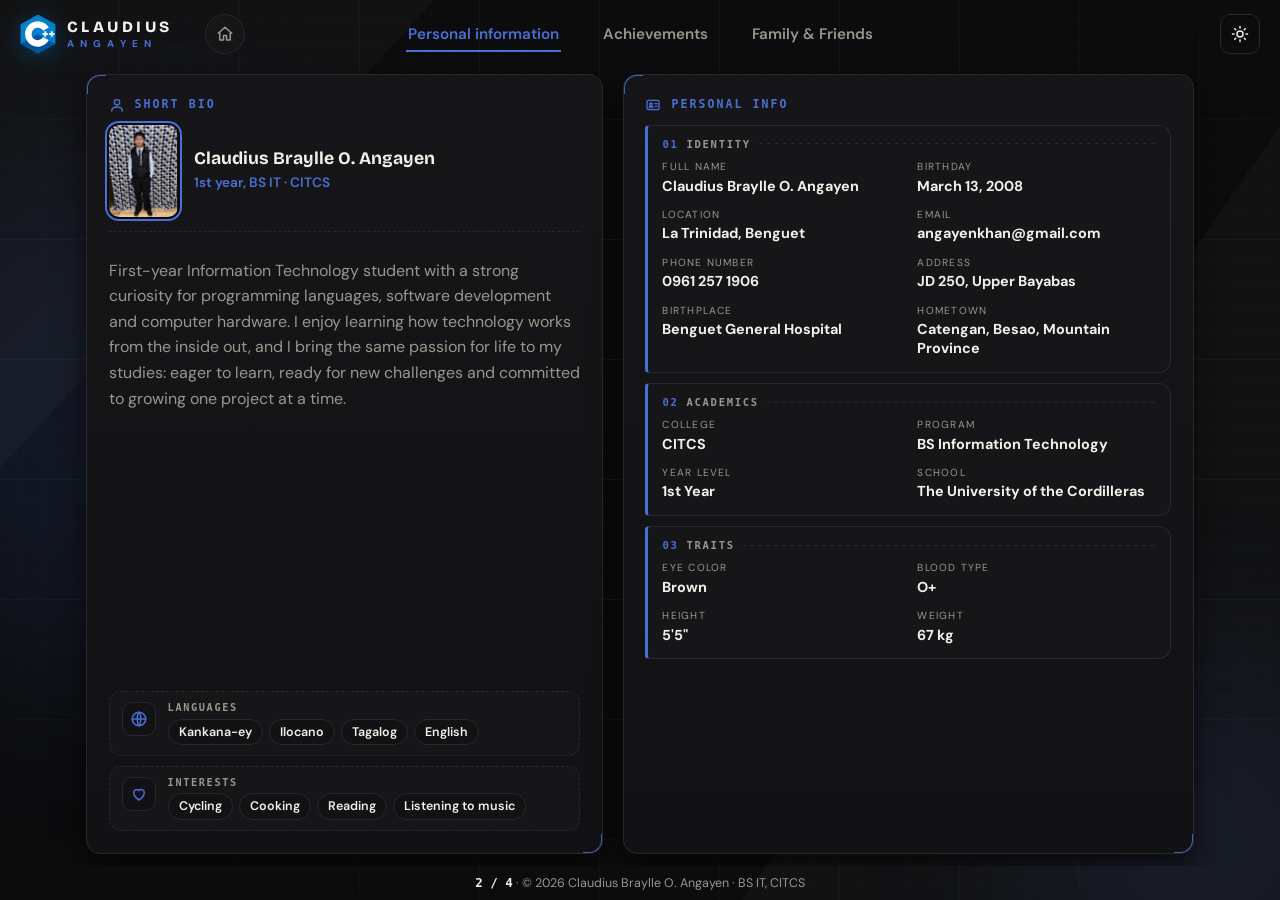
==== commit 09f5d939: "Add files via upload" ====
--- a/about.html
+++ b/about.html
@@ -10,7 +10,7 @@
 <link rel="preconnect" href="https://fonts.googleapis.com">
 <link rel="preconnect" href="https://fonts.gstatic.com" crossorigin>
 <link rel="stylesheet" href="https://fonts.googleapis.com/css2?family=Bricolage+Grotesque:opsz,wght@12..96,600..800&family=DM+Sans:wght@400..700&display=swap">
-<link rel="stylesheet" href="css/style.css?v=16">
+<link rel="stylesheet" href="css/style.css?v=17">
 <!-- Sets the saved theme before the page paints, so it never flashes the wrong color -->
 <script>
   try { document.documentElement.setAttribute('data-theme', localStorage.getItem('theme') === 'light' ? 'light' : 'dark'); } catch (e) {}
--- a/css/style.css
+++ b/css/style.css
@@ -85,13 +85,17 @@
 
   /* NAV */
   header { position: relative; z-index: 5; flex: none; }
-  nav { display: flex; align-items: center; justify-content: space-between; gap: 14px; height: 68px; }
+  /* Header spans the full width: logo + home hug the far left, theme toggle the far right */
+  header > .container { max-width: none; padding-left: max(20px, env(safe-area-inset-left, 0px)); padding-right: max(20px, env(safe-area-inset-right, 0px)); }
+  nav { display: grid; grid-template-columns: minmax(max-content, 1fr) auto minmax(max-content, 1fr); align-items: center; gap: 14px; height: 68px; }
+  .nav-left { justify-self: start; }
+  .nav-right { justify-self: end; }
   .logo { display: inline-flex; align-items: center; gap: 11px; min-width: 0; }
   .logo-svg { width: 36px; height: 40px; flex-shrink: 0; filter: drop-shadow(0 4px 12px rgba(1,128,205,.35)); }
   .logo-word { display: flex; flex-direction: column; gap: 4px; line-height: 1; white-space: nowrap; }
   .lw-top { font-family: var(--font-display); font-size: .98rem; font-weight: 800; letter-spacing: .22em; text-transform: uppercase; }
   .lw-bot { font-size: .62rem; font-weight: 700; letter-spacing: .62em; text-transform: uppercase; color: var(--accent); }
-  .nav-left { display: flex; align-items: center; gap: clamp(18px, 3vw, 32px); min-width: 0; }
+  .nav-left { display: flex; align-items: center; gap: clamp(18px, 3vw, 32px); }
   .tabs { display: flex; gap: clamp(18px, 3.4vw, 40px); }
   .tab { position: relative; padding: 6px 2px; font-size: .95rem; font-weight: 600; color: var(--muted); transition: color .2s; }
   .tab::after { content: ""; position: absolute; left: 0; right: 0; bottom: -1px; height: 2px; background: var(--accent); transform: scaleX(0); transform-origin: left; transition: transform .25s; }
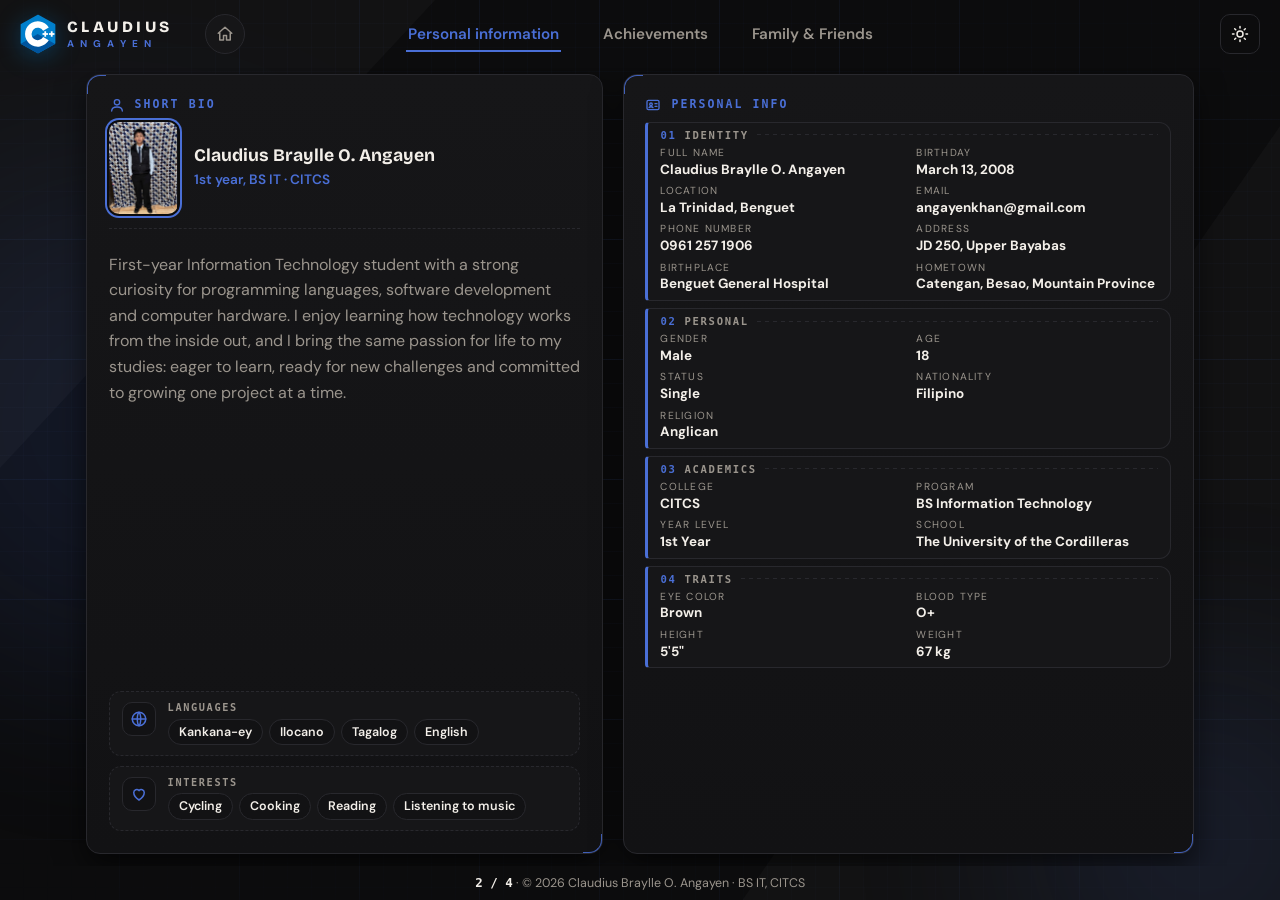
==== commit ac300ab2: "Add files via upload" ====
--- a/about.html
+++ b/about.html
@@ -10,12 +10,12 @@
 <link rel="preconnect" href="https://fonts.googleapis.com">
 <link rel="preconnect" href="https://fonts.gstatic.com" crossorigin>
 <link rel="stylesheet" href="https://fonts.googleapis.com/css2?family=Bricolage+Grotesque:opsz,wght@12..96,600..800&family=DM+Sans:wght@400..700&display=swap">
-<link rel="stylesheet" href="css/style.css?v=17">
+<link rel="stylesheet" href="css/style.css?v=19">
 <!-- Sets the saved theme before the page paints, so it never flashes the wrong color -->
 <script>
   try { document.documentElement.setAttribute('data-theme', localStorage.getItem('theme') === 'light' ? 'light' : 'dark'); } catch (e) {}
 </script>
-<script src="js/main.js?v=13" defer></script>
+<script src="js/main.js?v=14" defer></script>
 </head>
 <body>
 
@@ -112,11 +112,15 @@
           <dl class="pi-fields"><div class="pi-f"><dt>Full name</dt><dd>Claudius Braylle O. Angayen</dd></div><div class="pi-f"><dt>Birthday</dt><dd>March 13, 2008</dd></div><div class="pi-f"><dt>Location</dt><dd>La Trinidad, Benguet</dd></div><div class="pi-f"><dt>Email</dt><dd>angayenkhan@gmail.com</dd></div><div class="pi-f"><dt>Phone number</dt><dd>0961 257 1906</dd></div><div class="pi-f"><dt>Address</dt><dd>JD 250, Upper Bayabas</dd></div><div class="pi-f"><dt>Birthplace</dt><dd>Benguet General Hospital</dd></div><div class="pi-f"><dt>Hometown</dt><dd>Catengan, Besao, Mountain Province</dd></div></dl>
         </div>
         <div class="pi-group">
-          <h4 class="pi-gt"><span>02</span>Academics</h4>
+          <h4 class="pi-gt"><span>02</span>Personal</h4>
+          <dl class="pi-fields"><div class="pi-f"><dt>Gender</dt><dd>Male</dd></div><div class="pi-f"><dt>Age</dt><dd>18</dd></div><div class="pi-f"><dt>Status</dt><dd>Single</dd></div><div class="pi-f"><dt>Nationality</dt><dd>Filipino</dd></div><div class="pi-f"><dt>Religion</dt><dd>Anglican</dd></div></dl>
+        </div>
+        <div class="pi-group">
+          <h4 class="pi-gt"><span>03</span>Academics</h4>
           <dl class="pi-fields"><div class="pi-f"><dt>College</dt><dd>CITCS</dd></div><div class="pi-f"><dt>Program</dt><dd>BS Information Technology</dd></div><div class="pi-f"><dt>Year level</dt><dd>1st Year</dd></div><div class="pi-f"><dt>School</dt><dd>The University of the Cordilleras</dd></div></dl>
         </div>
         <div class="pi-group">
-          <h4 class="pi-gt"><span>03</span>Traits</h4>
+          <h4 class="pi-gt"><span>04</span>Traits</h4>
           <dl class="pi-fields"><div class="pi-f"><dt>Eye color</dt><dd>Brown</dd></div><div class="pi-f"><dt>Blood type</dt><dd>O+</dd></div><div class="pi-f"><dt>Height</dt><dd>5'5"</dd></div><div class="pi-f"><dt>Weight</dt><dd>67 kg</dd></div></dl>
         </div>
       </section>
--- a/css/style.css
+++ b/css/style.css
@@ -193,6 +193,7 @@
   .seg button[aria-pressed="true"] { background: var(--accent); color: #fff; }
   .profile-grid { flex: 1; min-height: 0; display: grid; grid-template-columns: minmax(0, .95fr) minmax(0, 1.05fr); gap: 20px; align-items: stretch; }
   .panel {
+    font-size: calc(16px * var(--fit, 1));
     min-height: 0; overflow: hidden; display: flex; flex-direction: column;
     background: var(--card); border: 1px solid var(--border); border-radius: 14px;
     padding: clamp(12px, 2.4vh, 22px); box-shadow: var(--shadow);
@@ -201,9 +202,9 @@
   .section-title .ico { color: var(--accent); width: 20px; height: 20px; }
   .id-row { display: flex; gap: 16px; align-items: center; padding-bottom: clamp(8px, 1.6vh, 14px); border-bottom: 1px dashed var(--border); flex: none; }
   .id-photo { width: 69px; height: 92px; border-radius: 10px; overflow: hidden; flex-shrink: 0; background: var(--bg-soft); box-shadow: 0 0 0 2px var(--bg), 0 0 0 4px var(--accent); }
-  .id-name { font-family: var(--font-display); font-weight: 700; font-size: 1.1rem; line-height: 1.3; overflow-wrap: anywhere; }
-  .id-role { color: var(--accent); font-size: .85rem; margin-top: 2px; font-weight: 600; }
-  .bio { color: var(--muted); font-size: clamp(.9rem, 2.1vh, 1rem); line-height: 1.6; margin-top: clamp(8px, 1.8vh, 16px); }
+  .id-name { font-family: var(--font-display); font-weight: 700; font-size: 1.1em; line-height: 1.3; overflow-wrap: anywhere; }
+  .id-role { color: var(--accent); font-size: .85em; margin-top: 2px; font-weight: 600; }
+  .bio { color: var(--muted); font-size: clamp(.9em, 2.1vh, 1em); line-height: 1.6; margin-top: clamp(8px, 1.8vh, 16px); }
   .facts { list-style: none; }
   .facts li { display: grid; grid-template-columns: 104px minmax(0, 1fr); gap: 10px; padding: clamp(3px, .9vh, 7px) 0; border-bottom: 1px dashed var(--border); font-size: .88rem; line-height: 1.4; }
   .facts li:last-child { border-bottom: 0; padding-bottom: 0; }
@@ -218,28 +219,54 @@
   .bp .section-title { font: 700 .72rem/1 ui-monospace, Consolas, monospace; letter-spacing: .18em; text-transform: uppercase; color: var(--accent); margin-bottom: 2px; }
   .bp .section-title .ico { width: 16px; height: 16px; }
   .pi-group { flex: none; border: 1px solid var(--border); border-left: 3px solid var(--accent); border-radius: 4px 12px 12px 4px; background: var(--card); padding: clamp(8px, 1.5vh, 13px) 14px; }
-  .pi-gt { display: flex; align-items: center; gap: 8px; font: 700 .66rem/1 ui-monospace, Consolas, monospace; letter-spacing: .16em; text-transform: uppercase; color: var(--muted); margin-bottom: clamp(6px, 1.2vh, 10px); }
+  .pi-gt { display: flex; align-items: center; gap: 8px; font: 700 .66em/1 ui-monospace, Consolas, monospace; letter-spacing: .16em; text-transform: uppercase; color: var(--muted); margin-bottom: clamp(6px, 1.2vh, 10px); }
   .pi-gt span { color: var(--accent); }
   .pi-gt::after { content: ""; flex: 1; height: 1px; background: repeating-linear-gradient(90deg, var(--border) 0 4px, transparent 4px 8px); }
   .pi-fields { display: grid; grid-template-columns: repeat(2, minmax(0, 1fr)); gap: clamp(6px, 1.3vh, 11px) 16px; }
-  .pi-f dt { font-size: .64rem; letter-spacing: .12em; text-transform: uppercase; color: var(--muted); margin-bottom: 2px; }
-  .pi-f dd { font-weight: 700; font-size: .9rem; line-height: 1.35; overflow-wrap: anywhere; }
+  .pi-f dt { font-size: .64em; letter-spacing: .12em; text-transform: uppercase; color: var(--muted); margin-bottom: 2px; }
+  .pi-f dd { font-weight: 700; font-size: .9em; line-height: 1.35; overflow-wrap: anywhere; }
   .pi-chiprow { display: grid; grid-template-columns: 1fr; gap: 10px; margin-top: auto; flex: none; }
   .pi-chipcard { display: flex; gap: 12px; align-items: flex-start; border: 1px dashed var(--border); border-radius: 12px; padding: 10px 12px; background: var(--card); }
   .pi-ci { width: 34px; height: 34px; flex: none; display: grid; place-items: center; border-radius: 10px; background: var(--bg-soft); border: 1px solid var(--border); color: var(--accent); }
   .pi-ci .ico { width: 18px; height: 18px; }
-  .pi-cl { font: 700 .64rem/1 ui-monospace, Consolas, monospace; letter-spacing: .16em; text-transform: uppercase; color: var(--muted); margin-bottom: 6px; }
+  .pi-cl { font: 700 .64em/1 ui-monospace, Consolas, monospace; letter-spacing: .16em; text-transform: uppercase; color: var(--muted); margin-bottom: 6px; }
   .pi-chips { list-style: none; display: flex; flex-wrap: wrap; gap: 6px; }
-  .pi-chips li { font-size: .78rem; font-weight: 600; padding: 3px 10px; border-radius: 999px; border: 1px solid var(--border); background: var(--bg-soft); }
+  .pi-chips li { font-size: .78em; font-weight: 600; padding: 3px 10px; border-radius: 999px; border: 1px solid var(--border); background: var(--bg-soft); }
   @media (max-width: 820px) { .bp .section-title { display: none; } }
-  @media (max-width: 420px) { .pi-fields { grid-template-columns: 1fr; } }
-  @media (min-width: 821px) and (max-height: 780px) {
+  /* Compact tiers so the Personal information page always fits without scrolling */
+  @media (min-width: 821px) and (max-height: 900px) {
     .bp { gap: 7px; }
     .pi-group { padding: 7px 12px; }
     .pi-gt { margin-bottom: 5px; }
     .pi-fields { gap: 5px 14px; }
-    .pi-f dd { font-size: .84rem; line-height: 1.25; }
+    .pi-f dd { font-size: .84em; line-height: 1.25; }
     .pi-f dt { margin-bottom: 1px; }
+  }
+  @media (min-width: 821px) and (max-height: 740px) {
+    .panel { padding: 10px 14px; }
+    .bp { gap: 5px; }
+    .pi-group { padding: 5px 11px; }
+    .pi-gt { margin-bottom: 3px; }
+    .pi-fields { gap: 3px 14px; }
+    .pi-f dd { font-size: .8em; line-height: 1.2; }
+  }
+  @media (min-width: 821px) and (max-height: 680px) {
+    .pi-gt { display: none; }
+    .bp .section-title { display: none; }
+  }
+  @media (max-width: 820px) {
+    .panel { padding: 10px 12px; }
+    .bp { gap: 7px; }
+    .pi-group { padding: 7px 11px; }
+    .pi-gt { margin-bottom: 4px; }
+    .pi-fields { gap: 5px 12px; }
+    .pi-f dd { font-size: .82em; line-height: 1.25; }
+    .pi-f dt { font-size: .58em; margin-bottom: 1px; }
+  }
+  @media (max-width: 820px) and (max-height: 720px) {
+    .pi-gt { display: none; }
+    .pi-group { padding: 6px 10px; }
+    .pi-fields { gap: 4px 10px; }
   }
 
 
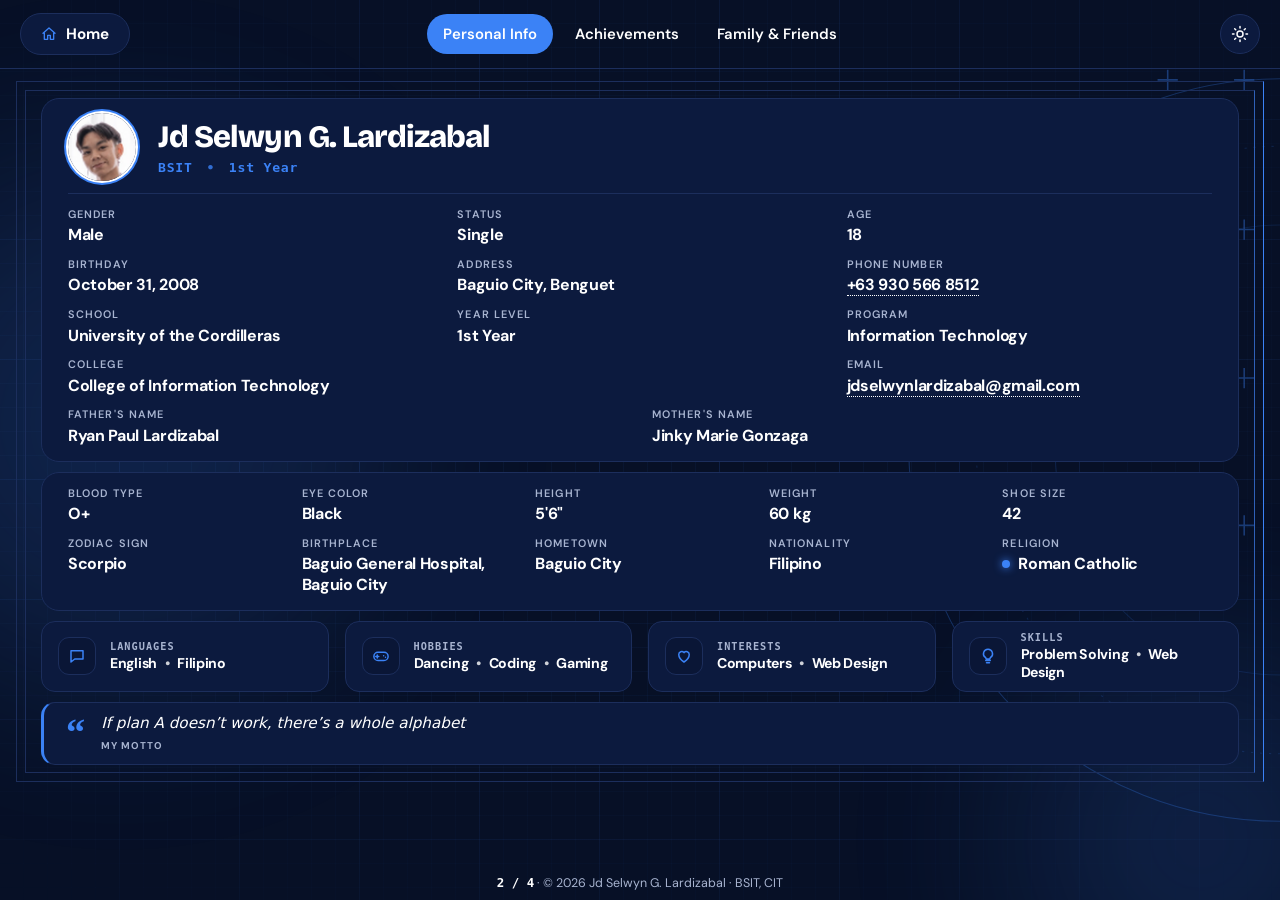
==== commit 30212516: "Add files via upload" ====
--- a/about.html
+++ b/about.html
@@ -3,61 +3,59 @@
 <head>
 <meta charset="UTF-8">
 <meta name="viewport" content="width=device-width, initial-scale=1, viewport-fit=cover">
-<title>Personal Information | Claudius Angayen</title>
-<meta name="description" content="Personal information of Claudius Braylle O. Angayen, a first-year BS IT student at CITCS: short bio and details.">
-<meta name="theme-color" content="#000000">
+<title>Personal Information | Jd Selwyn Lardizabal</title>
+<meta name="description" content="Personal information of Jd Selwyn G. Lardizabal, a first-year BSIT student at the University of the Cordilleras.">
+<meta name="theme-color" content="#071026">
 <link rel="icon" type="image/svg+xml" href="images/logo.svg">
 <link rel="preconnect" href="https://fonts.googleapis.com">
 <link rel="preconnect" href="https://fonts.gstatic.com" crossorigin>
 <link rel="stylesheet" href="https://fonts.googleapis.com/css2?family=Bricolage+Grotesque:opsz,wght@12..96,600..800&family=DM+Sans:wght@400..700&display=swap">
-<link rel="stylesheet" href="css/style.css?v=19">
+<link rel="stylesheet" href="css/style.css?v=20">
 <!-- Sets the saved theme before the page paints, so it never flashes the wrong color -->
 <script>
   try { document.documentElement.setAttribute('data-theme', localStorage.getItem('theme') === 'light' ? 'light' : 'dark'); } catch (e) {}
 </script>
 <script src="js/main.js?v=14" defer></script>
 </head>
-<body>
+<body class="page-about">
 
 <!-- Icon sprite -->
 <svg width="0" height="0" style="position:absolute" aria-hidden="true">
   <symbol id="i-home" viewBox="0 0 24 24"><path d="M3 11l9-8 9 8M5 10v10h5v-6h4v6h5V10"/></symbol>
-  <symbol id="i-code" viewBox="0 0 24 24"><path d="M8 8l-4 4 4 4M16 8l4 4-4 4M13.5 5l-3 14"/></symbol>
-  <symbol id="i-globe" viewBox="0 0 24 24"><circle cx="12" cy="12" r="9"/><path d="M3 12h18M12 3c3 3 3 15 0 18M12 3c-3 3-3 15 0 18"/></symbol>
-  <symbol id="i-heart" viewBox="0 0 24 24"><path d="M12 20s-7-4.4-7-10a4 4 0 0 1 7-2.5A4 4 0 0 1 19 10c0 5.6-7 10-7 10z"/></symbol>
   <symbol id="i-sun" viewBox="0 0 24 24"><circle cx="12" cy="12" r="4"/><path d="M12 2v2M12 20v2M4.9 4.9l1.4 1.4M17.7 17.7l1.4 1.4M2 12h2M20 12h2M4.9 19.1l1.4-1.4M17.7 6.3l1.4-1.4"/></symbol>
   <symbol id="i-moon" viewBox="0 0 24 24"><path d="M21 13A9 9 0 1 1 11 3a7 7 0 0 0 10 10z"/></symbol>
-  <symbol id="i-user" viewBox="0 0 24 24"><circle cx="12" cy="8" r="4"/><path d="M4 21c0-4 4-6 8-6s8 2 8 6"/></symbol>
-  <symbol id="i-id" viewBox="0 0 24 24"><rect x="3" y="5" width="18" height="14" rx="2"/><circle cx="9" cy="11" r="2"/><path d="M6 16c.6-1.8 5.4-1.8 6 0M15 10h3M15 14h3"/></symbol>
-  <symbol id="i-arrow" viewBox="0 0 24 24"><path d="M5 12h14M13 6l6 6-6 6"/></symbol>
+  <symbol id="i-chat" viewBox="0 0 24 24"><path d="M4 5h16v11H9l-5 4z"/></symbol>
+  <symbol id="i-game" viewBox="0 0 24 24"><rect x="2.5" y="7" width="19" height="11" rx="5.5"/><path d="M7 10.5v4M5 12.5h4M15.5 11.5h.01M18 13.5h.01"/></symbol>
+  <symbol id="i-heart" viewBox="0 0 24 24"><path d="M12 20s-7-4.4-7-10a4 4 0 0 1 7-2.5A4 4 0 0 1 19 10c0 5.6-7 10-7 10z"/></symbol>
+  <symbol id="i-bulb" viewBox="0 0 24 24"><path d="M9 18h6M10 21h4M12 3a6 6 0 0 0-3.5 10.9c.6.5 1 1.2 1 2.1h5c0-.9.4-1.6 1-2.1A6 6 0 0 0 12 3z"/></symbol>
 </svg>
 
-<!-- Graph-paper texture + soft glows -->
+<!-- Blueprint background: graph paper, glows, crosshairs and arcs -->
 <div class="graph-bg" aria-hidden="true"></div>
-<div class="shape s1" aria-hidden="true"></div>
-<div class="shape s2" aria-hidden="true"></div>
 <div class="glow g1" aria-hidden="true"></div>
 <div class="glow g2" aria-hidden="true"></div>
+<svg class="bp-decor" viewBox="0 0 400 800" preserveAspectRatio="xMaxYMid slice" aria-hidden="true">
+  <g fill="none" stroke="currentColor" stroke-width="1">
+    <circle cx="400" cy="400" r="330" opacity=".5"/>
+    <circle cx="400" cy="400" r="270" opacity=".3" stroke-dasharray="2 6"/>
+    <circle cx="400" cy="400" r="200" opacity=".25"/>
+  </g>
+  <g stroke="currentColor" stroke-width="1.4" opacity=".7">
+    <path d="M300 62v18M291 71h18M368 62v18M359 71h18"/>
+    <path d="M300 195v18M291 204h18M368 195v18M359 204h18"/>
+    <path d="M300 327v18M291 336h18M368 327v18M359 336h18"/>
+    <path d="M300 458v18M291 467h18M368 458v18M359 467h18"/>
+  </g>
+</svg>
 
 <header>
   <div class="container">
     <nav>
       <div class="nav-left">
-      <a href="index.html" class="logo" aria-label="Claudius Angayen, home">
-        <!-- Logo: C++ -->
-        <svg class="logo-svg" viewBox="80 40 740 820" aria-hidden="true">
-          <defs><mask id="hx"><path d="M450 70L792 258V642L450 830L108 642V258Z" fill="#fff" stroke="#fff" stroke-width="30" stroke-linejoin="round"/></mask></defs>
-          <path d="M450 70L792 258V642L450 830L108 642V258Z" fill="#0180cd" stroke="#0180cd" stroke-width="30" stroke-linejoin="round"/>
-          <path d="M60 671L443 450L900 714V900H60Z" fill="#00549d" mask="url(#hx)"/>
-          <path d="M671 318.5A261 261 0 1 0 671 579.5L555.9 513A128 128 0 1 1 555.9 385Z" fill="#fff"/>
-          <g fill="#fff"><rect x="543" y="432" width="112" height="36"/><rect x="581" y="394" width="36" height="112"/><rect x="675" y="432" width="113" height="36"/><rect x="713" y="394" width="37" height="112"/></g>
-        </svg>
-        <span class="logo-word"><span class="lw-top">Claudius</span><span class="lw-bot">Angayen</span></span>
-      </a>
-      <a class="home-btn" href="index.html" aria-label="Home" title="Home"><svg class="ico" aria-hidden="true"><use href="#i-home"/></svg></a>
+        <a class="home-pill" href="index.html" aria-label="Home"><svg class="ico" aria-hidden="true"><use href="#i-home"/></svg><span>Home</span></a>
       </div>
       <div class="tabs" role="navigation" aria-label="Pages">
-        <a class="tab" href="about.html" data-view="profile" aria-current="page"><span class="tl-full">Personal information</span><span class="tl-short">About</span></a>
+        <a class="tab" href="about.html" data-view="profile" aria-current="page"><span class="tl-full">Personal Info</span><span class="tl-short">About</span></a>
         <a class="tab" href="achievements.html" data-view="achievements">Achievements</a>
         <a class="tab" href="family-friends.html" data-view="family"><span class="tl-full">Family &amp; Friends</span><span class="tl-short">Family</span></a>
       </div>
@@ -71,59 +69,65 @@
 <main>
 <div id="view-profile">
   <div class="container">
-    <!-- Phone switcher: shows one panel at a time so the page never scrolls -->
-    <div class="seg" role="group" aria-label="Choose a section">
-      <button type="button" data-show="bio" aria-pressed="true">Bio</button>
-      <button type="button" data-show="info" aria-pressed="false">Details</button>
-    </div>
+    <div class="bp-frame">
 
-    <div class="profile-grid" data-show="bio">
-      <section class="panel panel-bio bp" aria-labelledby="bio-title">
-        <h3 class="section-title" id="bio-title"><svg class="ico" aria-hidden="true"><use href="#i-user"/></svg> Short bio</h3>
-        <div class="id-row">
-          <div class="id-photo"><img src="images/photo.jpg" alt="Full portrait of Claudius Braylle O. Angayen in a black vest, light blue shirt and navy tie"></div>
+      <!-- Card 1: identity -->
+      <section class="pi-card" aria-labelledby="pi-name">
+        <div class="pi-head">
+          <div class="pi-avatar"><img src="images/jd-photo.png" alt="Portrait of Jd Selwyn G. Lardizabal"></div>
           <div>
-            <div class="id-name">Claudius Braylle O. Angayen</div>
-            <div class="id-role">1st year, BS IT &middot; CITCS</div>
+            <h1 class="pi-name" id="pi-name">Jd Selwyn G. Lardizabal</h1>
+            <div class="pi-sub">BSIT <i>&bull;</i> 1st Year</div>
           </div>
         </div>
-        <p class="bio">
-          First-year Information Technology student with a strong curiosity for
-          programming languages, software development and computer hardware. I enjoy learning how
-          technology works from the inside out, and I bring the same passion for life to my studies:
-          eager to learn, ready for new challenges and committed to growing one project at a time.
-        </p>
-        <div class="pi-chiprow">
+        <dl class="pi-grid">
+          <div class="pi-f"><dt>Gender</dt><dd>Male</dd></div><div class="pi-f"><dt>Status</dt><dd>Single</dd></div><div class="pi-f"><dt>Age</dt><dd>18</dd></div>
+          <div class="pi-f"><dt>Birthday</dt><dd>October 31, 2008</dd></div><div class="pi-f"><dt>Address</dt><dd>Baguio City, Benguet</dd></div><div class="pi-f"><dt>Phone number</dt><dd><a href="tel:+639305668512">+63 930 566 8512</a></dd></div>
+          <div class="pi-f"><dt>School</dt><dd>University of the Cordilleras</dd></div><div class="pi-f"><dt>Year level</dt><dd>1st Year</dd></div><div class="pi-f"><dt>Program</dt><dd>Information Technology</dd></div>
+          <div class="pi-f"><dt>College</dt><dd>College of Information Technology</dd></div><div class="pi-f pi-gap" aria-hidden="true"></div><div class="pi-f"><dt>Email</dt><dd><a href="mailto:jdselwynlardizabal@gmail.com">jdselwynlardizabal@gmail.com</a></dd></div>
+        </dl>
+        <dl class="pi-grid pi-grid-2">
+          <div class="pi-f"><dt>Father's name</dt><dd>Ryan Paul Lardizabal</dd></div><div class="pi-f"><dt>Mother's name</dt><dd>Jinky Marie Gonzaga</dd></div>
+        </dl>
+      </section>
+
+      <!-- Card 2: traits -->
+      <section class="pi-card" aria-label="Physical details and background">
+        <dl class="pi-grid pi-grid-5">
+          <div class="pi-f"><dt>Blood type</dt><dd>O+</dd></div><div class="pi-f"><dt>Eye color</dt><dd>Black</dd></div><div class="pi-f"><dt>Height</dt><dd>5'6"</dd></div><div class="pi-f"><dt>Weight</dt><dd>60 kg</dd></div><div class="pi-f"><dt>Shoe size</dt><dd>42</dd></div>
+          <div class="pi-f"><dt>Zodiac sign</dt><dd>Scorpio</dd></div><div class="pi-f"><dt>Birthplace</dt><dd>Baguio General Hospital, Baguio City</dd></div><div class="pi-f"><dt>Hometown</dt><dd>Baguio City</dd></div><div class="pi-f"><dt>Nationality</dt><dd>Filipino</dd></div><div class="pi-f pi-rel"><dt>Religion</dt><dd><span class="pi-dot" aria-hidden="true"></span>Roman Catholic</dd></div>
+        </dl>
+      </section>
+
+      <!-- Chips -->
+      <div class="pi-chiprow">
         <div class="pi-chipcard">
-          <span class="pi-ci"><svg class="ico" aria-hidden="true"><use href="#i-globe"/></svg></span>
-          <div><div class="pi-cl">Languages</div><ul class="pi-chips"><li>Kankana-ey</li><li>Ilocano</li><li>Tagalog</li><li>English</li></ul></div>
+          <span class="pi-ci"><svg class="ico" aria-hidden="true"><use href="#i-chat"/></svg></span>
+          <div><div class="pi-cl">Languages</div><div class="pi-cv">English <i>&bull;</i> Filipino</div></div>
+        </div>
+        <div class="pi-chipcard">
+          <span class="pi-ci"><svg class="ico" aria-hidden="true"><use href="#i-game"/></svg></span>
+          <div><div class="pi-cl">Hobbies</div><div class="pi-cv">Dancing <i>&bull;</i> Coding <i>&bull;</i> Gaming</div></div>
         </div>
         <div class="pi-chipcard">
           <span class="pi-ci"><svg class="ico" aria-hidden="true"><use href="#i-heart"/></svg></span>
-          <div><div class="pi-cl">Interests</div><ul class="pi-chips"><li>Cycling</li><li>Cooking</li><li>Reading</li><li>Listening to music</li></ul></div>
+          <div><div class="pi-cl">Interests</div><div class="pi-cv">Computers <i>&bull;</i> Web Design</div></div>
         </div>
+        <div class="pi-chipcard">
+          <span class="pi-ci"><svg class="ico" aria-hidden="true"><use href="#i-bulb"/></svg></span>
+          <div><div class="pi-cl">Skills</div><div class="pi-cv">Problem Solving <i>&bull;</i> Web Design</div></div>
         </div>
-      </section>
+      </div>
 
-      <section class="panel panel-info bp" aria-labelledby="pi-title">
-        <h3 class="section-title" id="pi-title"><svg class="ico" aria-hidden="true"><use href="#i-id"/></svg> Personal info</h3>
-        <div class="pi-group">
-          <h4 class="pi-gt"><span>01</span>Identity</h4>
-          <dl class="pi-fields"><div class="pi-f"><dt>Full name</dt><dd>Claudius Braylle O. Angayen</dd></div><div class="pi-f"><dt>Birthday</dt><dd>March 13, 2008</dd></div><div class="pi-f"><dt>Location</dt><dd>La Trinidad, Benguet</dd></div><div class="pi-f"><dt>Email</dt><dd>angayenkhan@gmail.com</dd></div><div class="pi-f"><dt>Phone number</dt><dd>0961 257 1906</dd></div><div class="pi-f"><dt>Address</dt><dd>JD 250, Upper Bayabas</dd></div><div class="pi-f"><dt>Birthplace</dt><dd>Benguet General Hospital</dd></div><div class="pi-f"><dt>Hometown</dt><dd>Catengan, Besao, Mountain Province</dd></div></dl>
+      <!-- Motto -->
+      <blockquote class="pi-motto">
+        <span class="pi-q" aria-hidden="true">&ldquo;</span>
+        <div>
+          <p>If plan A doesn&rsquo;t work, there&rsquo;s a whole alphabet</p>
+          <cite>My motto</cite>
         </div>
-        <div class="pi-group">
-          <h4 class="pi-gt"><span>02</span>Personal</h4>
-          <dl class="pi-fields"><div class="pi-f"><dt>Gender</dt><dd>Male</dd></div><div class="pi-f"><dt>Age</dt><dd>18</dd></div><div class="pi-f"><dt>Status</dt><dd>Single</dd></div><div class="pi-f"><dt>Nationality</dt><dd>Filipino</dd></div><div class="pi-f"><dt>Religion</dt><dd>Anglican</dd></div></dl>
-        </div>
-        <div class="pi-group">
-          <h4 class="pi-gt"><span>03</span>Academics</h4>
-          <dl class="pi-fields"><div class="pi-f"><dt>College</dt><dd>CITCS</dd></div><div class="pi-f"><dt>Program</dt><dd>BS Information Technology</dd></div><div class="pi-f"><dt>Year level</dt><dd>1st Year</dd></div><div class="pi-f"><dt>School</dt><dd>The University of the Cordilleras</dd></div></dl>
-        </div>
-        <div class="pi-group">
-          <h4 class="pi-gt"><span>04</span>Traits</h4>
-          <dl class="pi-fields"><div class="pi-f"><dt>Eye color</dt><dd>Brown</dd></div><div class="pi-f"><dt>Blood type</dt><dd>O+</dd></div><div class="pi-f"><dt>Height</dt><dd>5'5"</dd></div><div class="pi-f"><dt>Weight</dt><dd>67 kg</dd></div></dl>
-        </div>
-      </section>
+      </blockquote>
+
     </div>
   </div>
 </div>
@@ -131,7 +135,7 @@
 
 <footer>
   <div class="container foot">
-    <span class="foot-mid"><span class="foot-count">2 / 4</span><span class="foot-copy"> &middot; &copy; <span id="year"></span> Claudius Braylle O. Angayen &middot; BS IT, CITCS</span></span>
+    <span class="foot-mid"><span class="foot-count">2 / 4</span><span class="foot-copy"> &middot; &copy; <span id="year"></span> Jd Selwyn G. Lardizabal &middot; BSIT, CIT</span></span>
   </div>
 </footer>
 
--- a/css/style.css
+++ b/css/style.css
@@ -534,3 +534,116 @@
     html.leaving main, html.leaving footer { transition: none; }
     * { animation: none !important; transition: none !important; }
   }
+
+
+/* ===== PERSONAL INFO PAGE (about.html): navy blueprint look. Scoped to body.page-about so other pages are untouched ===== */
+body.page-about {
+  --bg: #071026; --bg-soft: #0a1636; --card: #0c1a3e; --text: #ffffff; --muted: #a8b4d0;
+  --accent: #3b82f6; --accent-2: #7eb0ff; --border: #1c2e5c;
+  --grid-minor: rgba(59,130,246,.05); --grid-major: rgba(59,130,246,.1);
+  --glow-op: .16; --btn-glow: rgba(59,130,246,.35); --shadow: none;
+}
+:root[data-theme="light"] body.page-about {
+  --bg: #eef3fb; --bg-soft: #e4ecfa; --card: #ffffff; --text: #0b1736; --muted: #55638a;
+  --accent: #1d4ed8; --accent-2: #3b6fe0; --border: #cdd8ef;
+  --grid-minor: rgba(29,78,216,.05); --grid-major: rgba(29,78,216,.11);
+  --glow-op: .18; --btn-glow: rgba(29,78,216,.25);
+}
+.page-about main { overflow-y: auto; overflow-x: hidden; scrollbar-width: thin; scrollbar-color: var(--border) transparent; }
+.page-about header { border-bottom: 1px solid var(--border); }
+.page-about .bp-decor { position: fixed; right: 0; top: 0; width: min(34vw, 480px); height: 100%; z-index: 0; pointer-events: none; color: var(--accent); opacity: .55; }
+
+/* Nav: "Home" pill on the left, pill tabs in the middle, round theme button on the right */
+.page-about .home-pill { display: inline-flex; align-items: center; gap: 9px; height: 42px; padding: 0 20px; border-radius: 999px; border: 1px solid var(--border); background: var(--card); font-weight: 700; font-size: .95rem; transition: transform .2s, border-color .2s, color .2s; }
+.page-about .home-pill:hover { transform: translateY(-2px); border-color: var(--accent); color: var(--accent); }
+.page-about .home-pill .ico { width: 16px; height: 16px; color: var(--accent); vertical-align: 0; }
+.page-about .tabs { gap: 6px; }
+.page-about .tab { padding: 9px 16px; border-radius: 999px; font-size: .93rem; color: var(--text); }
+.page-about .tab::after { display: none; }
+.page-about .tab:hover { background: var(--card); }
+.page-about .tab[aria-current="page"] { background: var(--accent); color: #fff; }
+.page-about .icon-btn { width: 40px; height: 40px; border-radius: 50%; background: var(--card); }
+
+/* Framed content area (double line, brighter on the right edge) */
+#view-profile { overflow: visible; flex: none; display: block; padding-block: 22px 14px; }
+.page-about #view-profile > .container { display: block; max-width: 1404px; }
+.bp-frame { position: relative; display: flex; flex-direction: column; gap: 14px; padding: 22px 26px 24px; border: 1px solid var(--border); border-right-color: var(--accent); }
+.bp-frame::before { content: ""; position: absolute; inset: 8px; border: 1px solid var(--border); border-right-color: color-mix(in srgb, var(--accent) 60%, var(--border)); pointer-events: none; }
+.bp-frame > * { position: relative; }
+
+.pi-card { border: 1px solid var(--border); border-radius: 18px; background: var(--card); padding: 18px 28px 20px; }
+.pi-head { display: flex; align-items: center; gap: 22px; padding: 2px 0 18px; margin-bottom: 18px; border-bottom: 1px solid var(--border); }
+.pi-avatar { width: 68px; height: 68px; flex: none; border-radius: 50%; overflow: hidden; background: var(--bg-soft); box-shadow: 0 0 0 2px #fff, 0 0 0 4px var(--accent); }
+.pi-avatar img { width: 100%; height: 100%; object-fit: cover; display: block; }
+.pi-name { font-family: var(--font-display); font-weight: 800; font-size: clamp(1.5rem, 2.6vw, 1.95rem); line-height: 1.1; letter-spacing: -.03em; }
+.pi-sub { margin-top: 6px; font: 600 .82rem/1 ui-monospace, Consolas, monospace; letter-spacing: .06em; color: var(--accent); }
+.pi-sub i, .pi-cv i { font-style: normal; margin: 0 5px; opacity: .8; }
+
+.page-about .pi-grid { display: grid; grid-template-columns: repeat(3, minmax(0, 1fr)); gap: 14px 24px; }
+.page-about .pi-grid + .pi-grid { margin-top: 14px; }
+.page-about .pi-grid-2 { grid-template-columns: repeat(2, minmax(0, 1fr)); }
+.page-about .pi-grid-5 { grid-template-columns: repeat(5, minmax(0, 1fr)); gap: 16px 24px; }
+.page-about .pi-f dt { font-size: .68rem; font-weight: 600; letter-spacing: .1em; text-transform: uppercase; color: var(--muted); margin-bottom: 3px; }
+.page-about .pi-f dd { font-size: 1rem; font-weight: 700; letter-spacing: -.02em; line-height: 1.3; overflow-wrap: anywhere; }
+.page-about .pi-f dd a { border-bottom: 1px dotted currentColor; }
+.page-about .pi-f dd a:hover { color: var(--accent-2); }
+.pi-rel dd { display: flex; align-items: center; gap: 8px; }
+.pi-dot { width: 8px; height: 8px; border-radius: 50%; background: var(--accent); flex: none; box-shadow: 0 0 8px var(--accent); }
+
+.pi-chiprow { display: grid; grid-template-columns: repeat(4, minmax(0, 1fr)); gap: 16px; margin: 0; }
+.pi-chipcard { display: flex; align-items: center; gap: 14px; padding: 14px 16px; border: 1px solid var(--border); border-radius: 14px; background: var(--card); }
+.pi-ci { width: 38px; height: 38px; flex: none; display: grid; place-items: center; border-radius: 11px; background: var(--bg-soft); border: 1px solid var(--border); color: var(--accent); }
+.pi-ci .ico { width: 18px; height: 18px; vertical-align: 0; }
+.pi-cl { font-size: .64rem; font-weight: 700; letter-spacing: .1em; text-transform: uppercase; color: var(--muted); margin-bottom: 3px; }
+.pi-cv { font-size: .88rem; font-weight: 700; letter-spacing: -.02em; line-height: 1.3; }
+
+.pi-motto { display: flex; align-items: center; gap: 16px; padding: 14px 22px; border: 1px solid var(--border); border-left: 3px solid var(--accent); border-radius: 14px; background: var(--card); }
+.pi-q { font-family: Georgia, serif; font-weight: 700; font-size: 2.4rem; line-height: .7; color: var(--accent); align-self: flex-start; margin-top: 6px; }
+.pi-motto p { font-style: italic; font-size: .95rem; line-height: 1.4; }
+.pi-motto cite { display: block; margin-top: 4px; font-style: normal; font-size: .62rem; font-weight: 700; letter-spacing: .1em; text-transform: uppercase; color: var(--muted); }
+
+/* Tablet */
+@media (max-width: 1000px) {
+  .page-about .pi-grid-5 { grid-template-columns: repeat(3, minmax(0, 1fr)); }
+  .pi-chiprow { grid-template-columns: repeat(2, minmax(0, 1fr)); }
+  .page-about .bp-decor { opacity: .3; }
+}
+/* Phone */
+@media (max-width: 640px) {
+  #view-profile { padding-block: 12px 8px; }
+  .bp-frame { padding: 12px; gap: 10px; border-right-color: var(--border); }
+  .bp-frame::before { display: none; }
+  .pi-card { padding: 14px 16px 16px; border-radius: 14px; }
+  .pi-head { gap: 14px; padding-bottom: 14px; margin-bottom: 14px; }
+  .page-about .pi-grid, .page-about .pi-grid-2 { grid-template-columns: repeat(2, minmax(0, 1fr)); gap: 12px 16px; }
+  .page-about .pi-grid-5 { grid-template-columns: repeat(2, minmax(0, 1fr)); }
+  .pi-gap { display: none; }
+  .pi-chiprow { grid-template-columns: 1fr; gap: 10px; }
+  .page-about .home-pill { height: 38px; padding: 0 14px; font-size: .88rem; }
+  .page-about .tab { padding: 7px 11px; font-size: .84rem; }
+  .page-about .tabs { gap: 2px; }
+}
+@media (max-width: 380px) { .page-about .home-pill span { display: none; } .page-about .home-pill { padding: 0 12px; } }
+
+/* Tighter vertical rhythm on desktop so the whole page (motto included) fits one screen */
+@media (min-width: 821px) {
+  #view-profile { padding-block: 12px 6px; }
+  .bp-frame { gap: 10px; padding: 16px 24px 16px; }
+  .pi-card { padding: 12px 26px 14px; }
+  .pi-head { padding-bottom: 12px; margin-bottom: 12px; }
+  .page-about .pi-grid { gap: 10px 24px; }
+  .page-about .pi-grid + .pi-grid { margin-top: 10px; }
+  .page-about .pi-grid-5 { gap: 10px 24px; }
+  .pi-chipcard { padding: 10px 16px; }
+  .pi-motto { padding: 10px 22px; }
+}
+
+/* Phone nav fix: icon-only Home pill so the three tabs and theme button fit */
+@media (max-width: 640px) {
+  .page-about nav { gap: 6px; }
+  .page-about .home-pill { width: 38px; padding: 0; justify-content: center; }
+  .page-about .home-pill span { display: none; }
+  .page-about .tab { padding: 7px 9px; font-size: .8rem; }
+  .page-about .icon-btn { width: 36px; height: 36px; }
+  .page-about .pi-f:has(a[href^="mailto"]) { grid-column: 1 / -1; }
+}
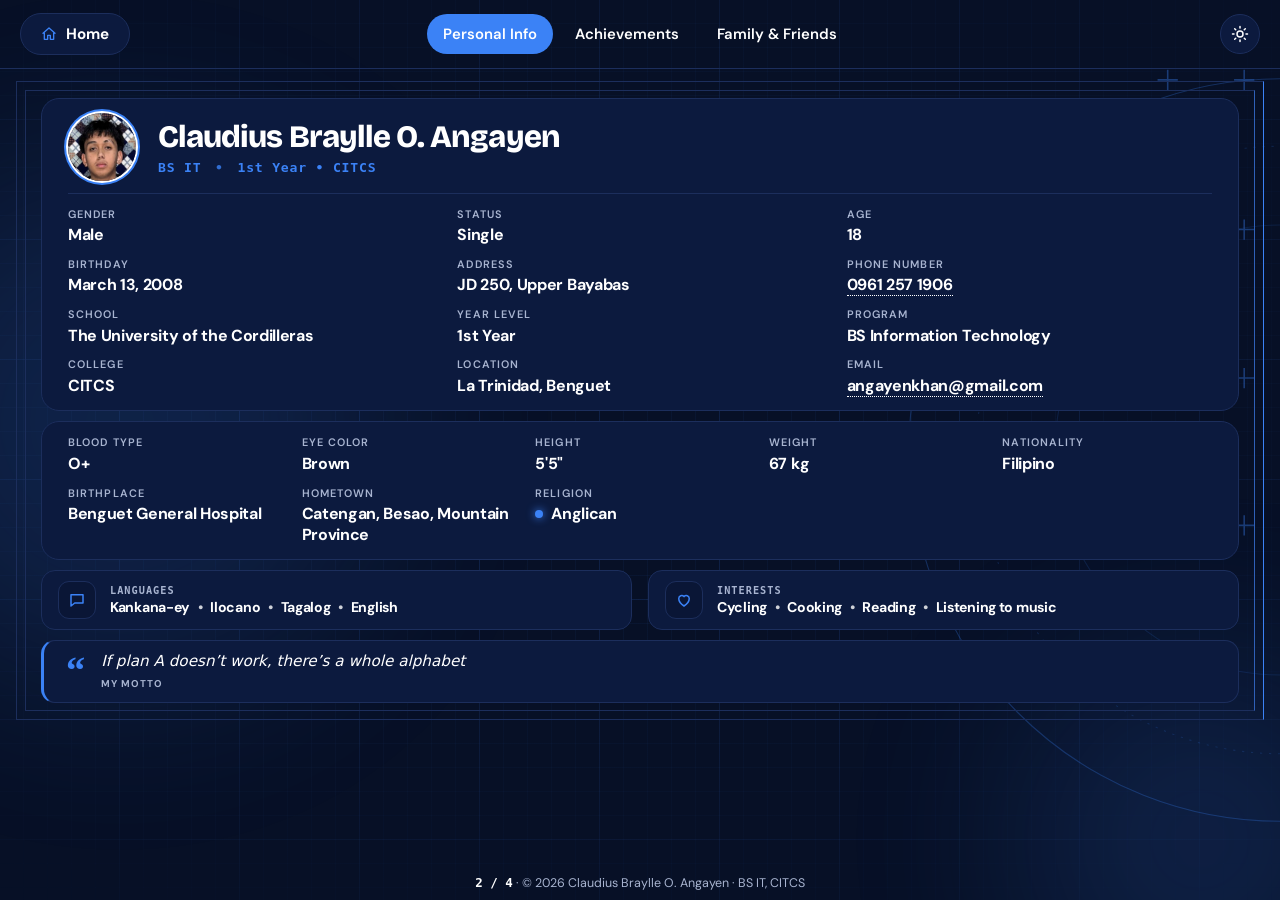
==== commit 204fd828: "Add files via upload" ====
--- a/about.html
+++ b/about.html
@@ -3,8 +3,8 @@
 <head>
 <meta charset="UTF-8">
 <meta name="viewport" content="width=device-width, initial-scale=1, viewport-fit=cover">
-<title>Personal Information | Jd Selwyn Lardizabal</title>
-<meta name="description" content="Personal information of Jd Selwyn G. Lardizabal, a first-year BSIT student at the University of the Cordilleras.">
+<title>Personal Information | Claudius Angayen</title>
+<meta name="description" content="Personal information of Claudius Braylle O. Angayen, a first-year BS IT student at CITCS.">
 <meta name="theme-color" content="#071026">
 <link rel="icon" type="image/svg+xml" href="images/logo.svg">
 <link rel="preconnect" href="https://fonts.googleapis.com">
@@ -74,28 +74,25 @@
       <!-- Card 1: identity -->
       <section class="pi-card" aria-labelledby="pi-name">
         <div class="pi-head">
-          <div class="pi-avatar"><img src="images/jd-photo.png" alt="Portrait of Jd Selwyn G. Lardizabal"></div>
+          <div class="pi-avatar"><img src="images/avatar.jpg" alt="Portrait of Claudius Braylle O. Angayen"></div>
           <div>
-            <h1 class="pi-name" id="pi-name">Jd Selwyn G. Lardizabal</h1>
-            <div class="pi-sub">BSIT <i>&bull;</i> 1st Year</div>
+            <h1 class="pi-name" id="pi-name">Claudius Braylle O. Angayen</h1>
+            <div class="pi-sub">BS IT <i>&bull;</i> 1st Year &bull; CITCS</div>
           </div>
         </div>
         <dl class="pi-grid">
           <div class="pi-f"><dt>Gender</dt><dd>Male</dd></div><div class="pi-f"><dt>Status</dt><dd>Single</dd></div><div class="pi-f"><dt>Age</dt><dd>18</dd></div>
-          <div class="pi-f"><dt>Birthday</dt><dd>October 31, 2008</dd></div><div class="pi-f"><dt>Address</dt><dd>Baguio City, Benguet</dd></div><div class="pi-f"><dt>Phone number</dt><dd><a href="tel:+639305668512">+63 930 566 8512</a></dd></div>
-          <div class="pi-f"><dt>School</dt><dd>University of the Cordilleras</dd></div><div class="pi-f"><dt>Year level</dt><dd>1st Year</dd></div><div class="pi-f"><dt>Program</dt><dd>Information Technology</dd></div>
-          <div class="pi-f"><dt>College</dt><dd>College of Information Technology</dd></div><div class="pi-f pi-gap" aria-hidden="true"></div><div class="pi-f"><dt>Email</dt><dd><a href="mailto:jdselwynlardizabal@gmail.com">jdselwynlardizabal@gmail.com</a></dd></div>
-        </dl>
-        <dl class="pi-grid pi-grid-2">
-          <div class="pi-f"><dt>Father's name</dt><dd>Ryan Paul Lardizabal</dd></div><div class="pi-f"><dt>Mother's name</dt><dd>Jinky Marie Gonzaga</dd></div>
+          <div class="pi-f"><dt>Birthday</dt><dd>March 13, 2008</dd></div><div class="pi-f"><dt>Address</dt><dd>JD 250, Upper Bayabas</dd></div><div class="pi-f"><dt>Phone number</dt><dd><a href="tel:+639612571906">0961 257 1906</a></dd></div>
+          <div class="pi-f"><dt>School</dt><dd>The University of the Cordilleras</dd></div><div class="pi-f"><dt>Year level</dt><dd>1st Year</dd></div><div class="pi-f"><dt>Program</dt><dd>BS Information Technology</dd></div>
+          <div class="pi-f"><dt>College</dt><dd>CITCS</dd></div><div class="pi-f"><dt>Location</dt><dd>La Trinidad, Benguet</dd></div><div class="pi-f"><dt>Email</dt><dd><a href="mailto:angayenkhan@gmail.com">angayenkhan@gmail.com</a></dd></div>
         </dl>
       </section>
 
       <!-- Card 2: traits -->
       <section class="pi-card" aria-label="Physical details and background">
         <dl class="pi-grid pi-grid-5">
-          <div class="pi-f"><dt>Blood type</dt><dd>O+</dd></div><div class="pi-f"><dt>Eye color</dt><dd>Black</dd></div><div class="pi-f"><dt>Height</dt><dd>5'6"</dd></div><div class="pi-f"><dt>Weight</dt><dd>60 kg</dd></div><div class="pi-f"><dt>Shoe size</dt><dd>42</dd></div>
-          <div class="pi-f"><dt>Zodiac sign</dt><dd>Scorpio</dd></div><div class="pi-f"><dt>Birthplace</dt><dd>Baguio General Hospital, Baguio City</dd></div><div class="pi-f"><dt>Hometown</dt><dd>Baguio City</dd></div><div class="pi-f"><dt>Nationality</dt><dd>Filipino</dd></div><div class="pi-f pi-rel"><dt>Religion</dt><dd><span class="pi-dot" aria-hidden="true"></span>Roman Catholic</dd></div>
+          <div class="pi-f"><dt>Blood type</dt><dd>O+</dd></div><div class="pi-f"><dt>Eye color</dt><dd>Brown</dd></div><div class="pi-f"><dt>Height</dt><dd>5'5"</dd></div><div class="pi-f"><dt>Weight</dt><dd>67 kg</dd></div><div class="pi-f"><dt>Nationality</dt><dd>Filipino</dd></div>
+          <div class="pi-f"><dt>Birthplace</dt><dd>Benguet General Hospital</dd></div><div class="pi-f"><dt>Hometown</dt><dd>Catengan, Besao, Mountain Province</dd></div><div class="pi-f pi-rel"><dt>Religion</dt><dd><span class="pi-dot" aria-hidden="true"></span>Anglican</dd></div>
         </dl>
       </section>
 
@@ -103,19 +100,11 @@
       <div class="pi-chiprow">
         <div class="pi-chipcard">
           <span class="pi-ci"><svg class="ico" aria-hidden="true"><use href="#i-chat"/></svg></span>
-          <div><div class="pi-cl">Languages</div><div class="pi-cv">English <i>&bull;</i> Filipino</div></div>
-        </div>
-        <div class="pi-chipcard">
-          <span class="pi-ci"><svg class="ico" aria-hidden="true"><use href="#i-game"/></svg></span>
-          <div><div class="pi-cl">Hobbies</div><div class="pi-cv">Dancing <i>&bull;</i> Coding <i>&bull;</i> Gaming</div></div>
+          <div><div class="pi-cl">Languages</div><div class="pi-cv">Kankana-ey <i>&bull;</i> Ilocano <i>&bull;</i> Tagalog <i>&bull;</i> English</div></div>
         </div>
         <div class="pi-chipcard">
           <span class="pi-ci"><svg class="ico" aria-hidden="true"><use href="#i-heart"/></svg></span>
-          <div><div class="pi-cl">Interests</div><div class="pi-cv">Computers <i>&bull;</i> Web Design</div></div>
-        </div>
-        <div class="pi-chipcard">
-          <span class="pi-ci"><svg class="ico" aria-hidden="true"><use href="#i-bulb"/></svg></span>
-          <div><div class="pi-cl">Skills</div><div class="pi-cv">Problem Solving <i>&bull;</i> Web Design</div></div>
+          <div><div class="pi-cl">Interests</div><div class="pi-cv">Cycling <i>&bull;</i> Cooking <i>&bull;</i> Reading <i>&bull;</i> Listening to music</div></div>
         </div>
       </div>
 
@@ -135,7 +124,7 @@
 
 <footer>
   <div class="container foot">
-    <span class="foot-mid"><span class="foot-count">2 / 4</span><span class="foot-copy"> &middot; &copy; <span id="year"></span> Jd Selwyn G. Lardizabal &middot; BSIT, CIT</span></span>
+    <span class="foot-mid"><span class="foot-count">2 / 4</span><span class="foot-copy"> &middot; &copy; <span id="year"></span> Claudius Braylle O. Angayen &middot; BS IT, CITCS</span></span>
   </div>
 </footer>
 
--- a/css/style.css
+++ b/css/style.css
@@ -647,3 +647,7 @@
   .page-about .icon-btn { width: 36px; height: 36px; }
   .page-about .pi-f:has(a[href^="mailto"]) { grid-column: 1 / -1; }
 }
+
+/* Only two chip cards (Languages, Interests) */
+.pi-chiprow { grid-template-columns: repeat(2, minmax(0, 1fr)); }
+@media (max-width: 640px) { .pi-chiprow { grid-template-columns: 1fr; } }
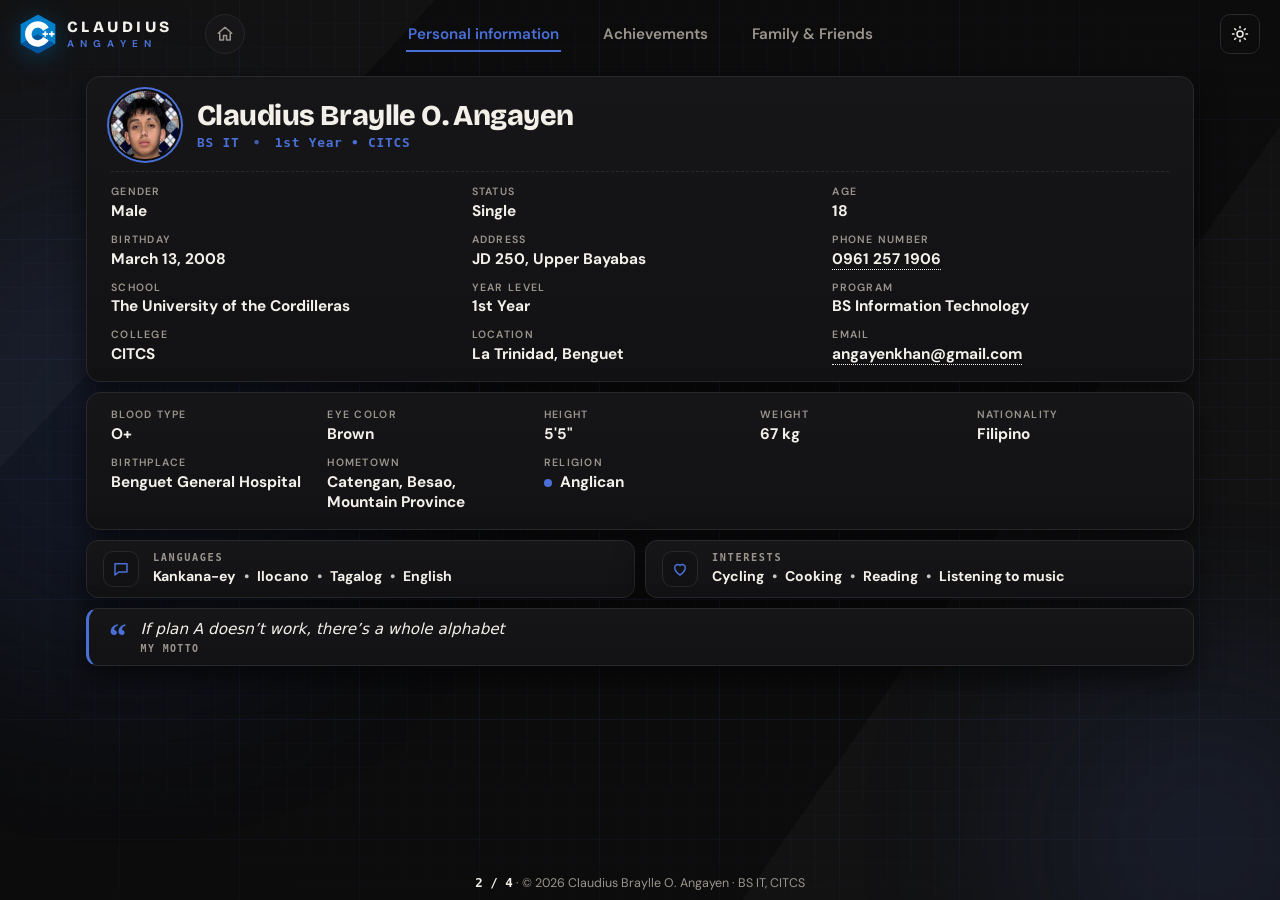
==== commit 65b028bd: "Add files via upload" ====
--- a/about.html
+++ b/about.html
@@ -10,14 +10,14 @@
 <link rel="preconnect" href="https://fonts.googleapis.com">
 <link rel="preconnect" href="https://fonts.gstatic.com" crossorigin>
 <link rel="stylesheet" href="https://fonts.googleapis.com/css2?family=Bricolage+Grotesque:opsz,wght@12..96,600..800&family=DM+Sans:wght@400..700&display=swap">
-<link rel="stylesheet" href="css/style.css?v=20">
+<link rel="stylesheet" href="css/style.css?v=21">
 <!-- Sets the saved theme before the page paints, so it never flashes the wrong color -->
 <script>
   try { document.documentElement.setAttribute('data-theme', localStorage.getItem('theme') === 'light' ? 'light' : 'dark'); } catch (e) {}
 </script>
 <script src="js/main.js?v=14" defer></script>
 </head>
-<body class="page-about">
+<body class="page-info">
 
 <!-- Icon sprite -->
 <svg width="0" height="0" style="position:absolute" aria-hidden="true">
@@ -30,32 +30,32 @@
   <symbol id="i-bulb" viewBox="0 0 24 24"><path d="M9 18h6M10 21h4M12 3a6 6 0 0 0-3.5 10.9c.6.5 1 1.2 1 2.1h5c0-.9.4-1.6 1-2.1A6 6 0 0 0 12 3z"/></symbol>
 </svg>
 
-<!-- Blueprint background: graph paper, glows, crosshairs and arcs -->
+<!-- Graph-paper texture + soft glows -->
 <div class="graph-bg" aria-hidden="true"></div>
+<div class="shape s1" aria-hidden="true"></div>
+<div class="shape s2" aria-hidden="true"></div>
 <div class="glow g1" aria-hidden="true"></div>
 <div class="glow g2" aria-hidden="true"></div>
-<svg class="bp-decor" viewBox="0 0 400 800" preserveAspectRatio="xMaxYMid slice" aria-hidden="true">
-  <g fill="none" stroke="currentColor" stroke-width="1">
-    <circle cx="400" cy="400" r="330" opacity=".5"/>
-    <circle cx="400" cy="400" r="270" opacity=".3" stroke-dasharray="2 6"/>
-    <circle cx="400" cy="400" r="200" opacity=".25"/>
-  </g>
-  <g stroke="currentColor" stroke-width="1.4" opacity=".7">
-    <path d="M300 62v18M291 71h18M368 62v18M359 71h18"/>
-    <path d="M300 195v18M291 204h18M368 195v18M359 204h18"/>
-    <path d="M300 327v18M291 336h18M368 327v18M359 336h18"/>
-    <path d="M300 458v18M291 467h18M368 458v18M359 467h18"/>
-  </g>
-</svg>
 
 <header>
   <div class="container">
     <nav>
       <div class="nav-left">
-        <a class="home-pill" href="index.html" aria-label="Home"><svg class="ico" aria-hidden="true"><use href="#i-home"/></svg><span>Home</span></a>
+      <a href="index.html" class="logo" aria-label="Claudius Angayen, home">
+        <!-- Logo: C++ -->
+        <svg class="logo-svg" viewBox="80 40 740 820" aria-hidden="true">
+          <defs><mask id="hx"><path d="M450 70L792 258V642L450 830L108 642V258Z" fill="#fff" stroke="#fff" stroke-width="30" stroke-linejoin="round"/></mask></defs>
+          <path d="M450 70L792 258V642L450 830L108 642V258Z" fill="#0180cd" stroke="#0180cd" stroke-width="30" stroke-linejoin="round"/>
+          <path d="M60 671L443 450L900 714V900H60Z" fill="#00549d" mask="url(#hx)"/>
+          <path d="M671 318.5A261 261 0 1 0 671 579.5L555.9 513A128 128 0 1 1 555.9 385Z" fill="#fff"/>
+          <g fill="#fff"><rect x="543" y="432" width="112" height="36"/><rect x="581" y="394" width="36" height="112"/><rect x="675" y="432" width="113" height="36"/><rect x="713" y="394" width="37" height="112"/></g>
+        </svg>
+        <span class="logo-word"><span class="lw-top">Claudius</span><span class="lw-bot">Angayen</span></span>
+      </a>
+      <a class="home-btn" href="index.html" aria-label="Home" title="Home"><svg class="ico" aria-hidden="true"><use href="#i-home"/></svg></a>
       </div>
       <div class="tabs" role="navigation" aria-label="Pages">
-        <a class="tab" href="about.html" data-view="profile" aria-current="page"><span class="tl-full">Personal Info</span><span class="tl-short">About</span></a>
+        <a class="tab" href="about.html" data-view="profile" aria-current="page"><span class="tl-full">Personal information</span><span class="tl-short">About</span></a>
         <a class="tab" href="achievements.html" data-view="achievements">Achievements</a>
         <a class="tab" href="family-friends.html" data-view="family"><span class="tl-full">Family &amp; Friends</span><span class="tl-short">Family</span></a>
       </div>
@@ -69,7 +69,7 @@
 <main>
 <div id="view-profile">
   <div class="container">
-    <div class="bp-frame">
+    <div class="pi-stack">
 
       <!-- Card 1: identity -->
       <section class="pi-card" aria-labelledby="pi-name">
--- a/css/style.css
+++ b/css/style.css
@@ -536,118 +536,42 @@
   }
 
 
-/* ===== PERSONAL INFO PAGE (about.html): navy blueprint look. Scoped to body.page-about so other pages are untouched ===== */
-body.page-about {
-  --bg: #071026; --bg-soft: #0a1636; --card: #0c1a3e; --text: #ffffff; --muted: #a8b4d0;
-  --accent: #3b82f6; --accent-2: #7eb0ff; --border: #1c2e5c;
-  --grid-minor: rgba(59,130,246,.05); --grid-major: rgba(59,130,246,.1);
-  --glow-op: .16; --btn-glow: rgba(59,130,246,.35); --shadow: none;
+/* ===== PERSONAL INFO PAGE (about.html): card layout using the same theme, nav and background as the other pages ===== */
+.page-info main { overflow-y: auto; overflow-x: hidden; scrollbar-width: thin; scrollbar-color: var(--border) transparent; }
+.page-info #view-profile { overflow: visible; flex: none; display: block; padding-block: 8px 10px; }
+.page-info #view-profile > .container { display: block; }
+.pi-stack { display: flex; flex-direction: column; gap: 10px; }
+.pi-card, .pi-chipcard, .pi-motto { position: relative; background: linear-gradient(180deg, var(--card), var(--bg-soft)); border: 1px solid var(--border); box-shadow: var(--shadow); }
+.pi-card { border-radius: 14px; padding: 14px 24px 16px; }
+.pi-head { display: flex; align-items: center; gap: 18px; padding-bottom: 12px; margin-bottom: 12px; border-bottom: 1px dashed var(--border); }
+.pi-avatar { width: 68px; height: 68px; flex: none; border-radius: 50%; overflow: hidden; background: var(--bg-soft); box-shadow: 0 0 0 2px var(--bg), 0 0 0 4px var(--accent); }
+.pi-avatar img { width: 100%; height: 100%; object-fit: cover; display: block; }
+.pi-name { font-family: var(--font-display); font-weight: 800; font-size: clamp(1.4rem, 2.4vw, 1.8rem); line-height: 1.1; letter-spacing: -.02em; }
+.pi-sub { margin-top: 6px; font: 600 .8rem/1 ui-monospace, Consolas, monospace; letter-spacing: .06em; color: var(--accent); }
+.pi-sub i, .pi-cv i { font-style: normal; margin: 0 5px; opacity: .8; }
+.pi-grid { display: grid; grid-template-columns: repeat(3, minmax(0, 1fr)); gap: 10px 24px; }
+.pi-grid-5 { grid-template-columns: repeat(5, minmax(0, 1fr)); }
+.pi-f dt { font-size: .66rem; font-weight: 600; letter-spacing: .12em; text-transform: uppercase; color: var(--muted); margin-bottom: 2px; }
+.pi-f dd { font-size: .96rem; font-weight: 700; line-height: 1.3; overflow-wrap: anywhere; }
+.pi-f dd a { border-bottom: 1px dotted currentColor; }
+.pi-f dd a:hover { color: var(--accent); }
+.pi-rel dd { display: flex; align-items: center; gap: 8px; }
+.pi-dot { width: 8px; height: 8px; border-radius: 50%; background: var(--accent); flex: none; }
+.pi-chiprow { display: grid; grid-template-columns: repeat(2, minmax(0, 1fr)); gap: 10px; }
+.pi-chipcard { display: flex; align-items: center; gap: 14px; padding: 10px 16px; border-radius: 12px; }
+.pi-ci { width: 36px; height: 36px; flex: none; display: grid; place-items: center; border-radius: 10px; background: var(--bg-soft); border: 1px solid var(--border); color: var(--accent); }
+.pi-ci .ico { width: 18px; height: 18px; vertical-align: 0; }
+.pi-cl { font: 700 .64rem/1 ui-monospace, Consolas, monospace; letter-spacing: .16em; text-transform: uppercase; color: var(--muted); margin-bottom: 4px; }
+.pi-cv { font-size: .88rem; font-weight: 700; line-height: 1.3; }
+.pi-motto { display: flex; align-items: center; gap: 14px; padding: 10px 20px; border-left: 3px solid var(--accent); border-radius: 12px; }
+.pi-q { font-family: Georgia, serif; font-weight: 700; font-size: 2.2rem; line-height: .7; color: var(--accent); align-self: flex-start; margin-top: 6px; }
+.pi-motto p { font-style: italic; font-size: .95rem; line-height: 1.4; }
+.pi-motto cite { display: block; margin-top: 3px; font-style: normal; font: 700 .62rem/1.2 ui-monospace, Consolas, monospace; letter-spacing: .14em; text-transform: uppercase; color: var(--muted); }
+@media (max-width: 1000px) { .pi-grid-5 { grid-template-columns: repeat(3, minmax(0, 1fr)); } }
+@media (max-width: 640px) {
+  .pi-card { padding: 12px 14px 14px; }
+  .pi-grid, .pi-grid-5 { grid-template-columns: repeat(2, minmax(0, 1fr)); gap: 10px 14px; }
+  .pi-gap { display: none; }
+  .pi-f:has(a[href^="mailto"]) { grid-column: 1 / -1; }
+  .pi-chiprow { grid-template-columns: 1fr; }
 }
-:root[data-theme="light"] body.page-about {
-  --bg: #eef3fb; --bg-soft: #e4ecfa; --card: #ffffff; --text: #0b1736; --muted: #55638a;
-  --accent: #1d4ed8; --accent-2: #3b6fe0; --border: #cdd8ef;
-  --grid-minor: rgba(29,78,216,.05); --grid-major: rgba(29,78,216,.11);
-  --glow-op: .18; --btn-glow: rgba(29,78,216,.25);
-}
-.page-about main { overflow-y: auto; overflow-x: hidden; scrollbar-width: thin; scrollbar-color: var(--border) transparent; }
-.page-about header { border-bottom: 1px solid var(--border); }
-.page-about .bp-decor { position: fixed; right: 0; top: 0; width: min(34vw, 480px); height: 100%; z-index: 0; pointer-events: none; color: var(--accent); opacity: .55; }
-
-/* Nav: "Home" pill on the left, pill tabs in the middle, round theme button on the right */
-.page-about .home-pill { display: inline-flex; align-items: center; gap: 9px; height: 42px; padding: 0 20px; border-radius: 999px; border: 1px solid var(--border); background: var(--card); font-weight: 700; font-size: .95rem; transition: transform .2s, border-color .2s, color .2s; }
-.page-about .home-pill:hover { transform: translateY(-2px); border-color: var(--accent); color: var(--accent); }
-.page-about .home-pill .ico { width: 16px; height: 16px; color: var(--accent); vertical-align: 0; }
-.page-about .tabs { gap: 6px; }
-.page-about .tab { padding: 9px 16px; border-radius: 999px; font-size: .93rem; color: var(--text); }
-.page-about .tab::after { display: none; }
-.page-about .tab:hover { background: var(--card); }
-.page-about .tab[aria-current="page"] { background: var(--accent); color: #fff; }
-.page-about .icon-btn { width: 40px; height: 40px; border-radius: 50%; background: var(--card); }
-
-/* Framed content area (double line, brighter on the right edge) */
-#view-profile { overflow: visible; flex: none; display: block; padding-block: 22px 14px; }
-.page-about #view-profile > .container { display: block; max-width: 1404px; }
-.bp-frame { position: relative; display: flex; flex-direction: column; gap: 14px; padding: 22px 26px 24px; border: 1px solid var(--border); border-right-color: var(--accent); }
-.bp-frame::before { content: ""; position: absolute; inset: 8px; border: 1px solid var(--border); border-right-color: color-mix(in srgb, var(--accent) 60%, var(--border)); pointer-events: none; }
-.bp-frame > * { position: relative; }
-
-.pi-card { border: 1px solid var(--border); border-radius: 18px; background: var(--card); padding: 18px 28px 20px; }
-.pi-head { display: flex; align-items: center; gap: 22px; padding: 2px 0 18px; margin-bottom: 18px; border-bottom: 1px solid var(--border); }
-.pi-avatar { width: 68px; height: 68px; flex: none; border-radius: 50%; overflow: hidden; background: var(--bg-soft); box-shadow: 0 0 0 2px #fff, 0 0 0 4px var(--accent); }
-.pi-avatar img { width: 100%; height: 100%; object-fit: cover; display: block; }
-.pi-name { font-family: var(--font-display); font-weight: 800; font-size: clamp(1.5rem, 2.6vw, 1.95rem); line-height: 1.1; letter-spacing: -.03em; }
-.pi-sub { margin-top: 6px; font: 600 .82rem/1 ui-monospace, Consolas, monospace; letter-spacing: .06em; color: var(--accent); }
-.pi-sub i, .pi-cv i { font-style: normal; margin: 0 5px; opacity: .8; }
-
-.page-about .pi-grid { display: grid; grid-template-columns: repeat(3, minmax(0, 1fr)); gap: 14px 24px; }
-.page-about .pi-grid + .pi-grid { margin-top: 14px; }
-.page-about .pi-grid-2 { grid-template-columns: repeat(2, minmax(0, 1fr)); }
-.page-about .pi-grid-5 { grid-template-columns: repeat(5, minmax(0, 1fr)); gap: 16px 24px; }
-.page-about .pi-f dt { font-size: .68rem; font-weight: 600; letter-spacing: .1em; text-transform: uppercase; color: var(--muted); margin-bottom: 3px; }
-.page-about .pi-f dd { font-size: 1rem; font-weight: 700; letter-spacing: -.02em; line-height: 1.3; overflow-wrap: anywhere; }
-.page-about .pi-f dd a { border-bottom: 1px dotted currentColor; }
-.page-about .pi-f dd a:hover { color: var(--accent-2); }
-.pi-rel dd { display: flex; align-items: center; gap: 8px; }
-.pi-dot { width: 8px; height: 8px; border-radius: 50%; background: var(--accent); flex: none; box-shadow: 0 0 8px var(--accent); }
-
-.pi-chiprow { display: grid; grid-template-columns: repeat(4, minmax(0, 1fr)); gap: 16px; margin: 0; }
-.pi-chipcard { display: flex; align-items: center; gap: 14px; padding: 14px 16px; border: 1px solid var(--border); border-radius: 14px; background: var(--card); }
-.pi-ci { width: 38px; height: 38px; flex: none; display: grid; place-items: center; border-radius: 11px; background: var(--bg-soft); border: 1px solid var(--border); color: var(--accent); }
-.pi-ci .ico { width: 18px; height: 18px; vertical-align: 0; }
-.pi-cl { font-size: .64rem; font-weight: 700; letter-spacing: .1em; text-transform: uppercase; color: var(--muted); margin-bottom: 3px; }
-.pi-cv { font-size: .88rem; font-weight: 700; letter-spacing: -.02em; line-height: 1.3; }
-
-.pi-motto { display: flex; align-items: center; gap: 16px; padding: 14px 22px; border: 1px solid var(--border); border-left: 3px solid var(--accent); border-radius: 14px; background: var(--card); }
-.pi-q { font-family: Georgia, serif; font-weight: 700; font-size: 2.4rem; line-height: .7; color: var(--accent); align-self: flex-start; margin-top: 6px; }
-.pi-motto p { font-style: italic; font-size: .95rem; line-height: 1.4; }
-.pi-motto cite { display: block; margin-top: 4px; font-style: normal; font-size: .62rem; font-weight: 700; letter-spacing: .1em; text-transform: uppercase; color: var(--muted); }
-
-/* Tablet */
-@media (max-width: 1000px) {
-  .page-about .pi-grid-5 { grid-template-columns: repeat(3, minmax(0, 1fr)); }
-  .pi-chiprow { grid-template-columns: repeat(2, minmax(0, 1fr)); }
-  .page-about .bp-decor { opacity: .3; }
-}
-/* Phone */
-@media (max-width: 640px) {
-  #view-profile { padding-block: 12px 8px; }
-  .bp-frame { padding: 12px; gap: 10px; border-right-color: var(--border); }
-  .bp-frame::before { display: none; }
-  .pi-card { padding: 14px 16px 16px; border-radius: 14px; }
-  .pi-head { gap: 14px; padding-bottom: 14px; margin-bottom: 14px; }
-  .page-about .pi-grid, .page-about .pi-grid-2 { grid-template-columns: repeat(2, minmax(0, 1fr)); gap: 12px 16px; }
-  .page-about .pi-grid-5 { grid-template-columns: repeat(2, minmax(0, 1fr)); }
-  .pi-gap { display: none; }
-  .pi-chiprow { grid-template-columns: 1fr; gap: 10px; }
-  .page-about .home-pill { height: 38px; padding: 0 14px; font-size: .88rem; }
-  .page-about .tab { padding: 7px 11px; font-size: .84rem; }
-  .page-about .tabs { gap: 2px; }
-}
-@media (max-width: 380px) { .page-about .home-pill span { display: none; } .page-about .home-pill { padding: 0 12px; } }
-
-/* Tighter vertical rhythm on desktop so the whole page (motto included) fits one screen */
-@media (min-width: 821px) {
-  #view-profile { padding-block: 12px 6px; }
-  .bp-frame { gap: 10px; padding: 16px 24px 16px; }
-  .pi-card { padding: 12px 26px 14px; }
-  .pi-head { padding-bottom: 12px; margin-bottom: 12px; }
-  .page-about .pi-grid { gap: 10px 24px; }
-  .page-about .pi-grid + .pi-grid { margin-top: 10px; }
-  .page-about .pi-grid-5 { gap: 10px 24px; }
-  .pi-chipcard { padding: 10px 16px; }
-  .pi-motto { padding: 10px 22px; }
-}
-
-/* Phone nav fix: icon-only Home pill so the three tabs and theme button fit */
-@media (max-width: 640px) {
-  .page-about nav { gap: 6px; }
-  .page-about .home-pill { width: 38px; padding: 0; justify-content: center; }
-  .page-about .home-pill span { display: none; }
-  .page-about .tab { padding: 7px 9px; font-size: .8rem; }
-  .page-about .icon-btn { width: 36px; height: 36px; }
-  .page-about .pi-f:has(a[href^="mailto"]) { grid-column: 1 / -1; }
-}
-
-/* Only two chip cards (Languages, Interests) */
-.pi-chiprow { grid-template-columns: repeat(2, minmax(0, 1fr)); }
-@media (max-width: 640px) { .pi-chiprow { grid-template-columns: 1fr; } }
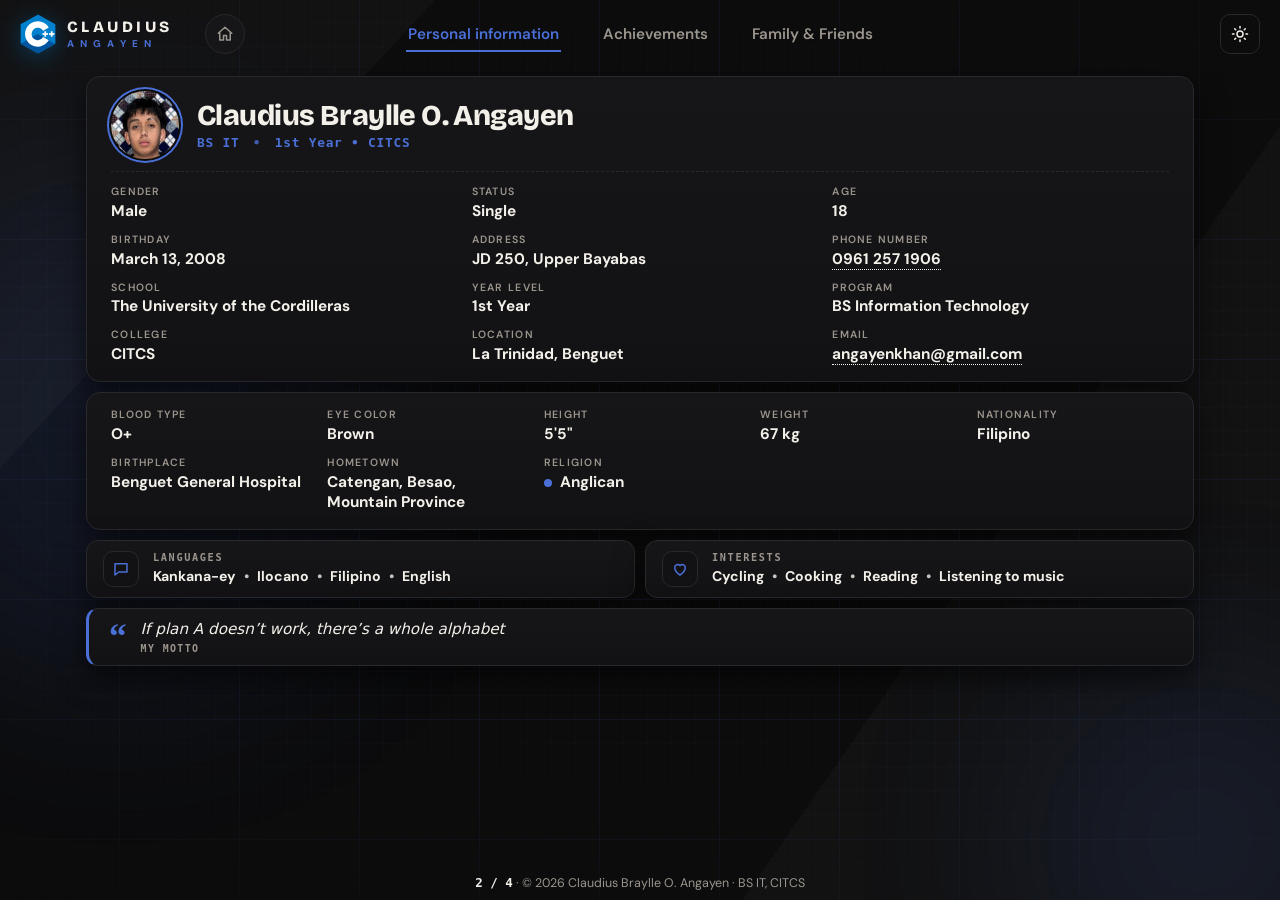
==== commit 5285fb32: "Update language from 'Tagalog' to 'Filipino'" ====
--- a/about.html
+++ b/about.html
@@ -100,7 +100,7 @@
       <div class="pi-chiprow">
         <div class="pi-chipcard">
           <span class="pi-ci"><svg class="ico" aria-hidden="true"><use href="#i-chat"/></svg></span>
-          <div><div class="pi-cl">Languages</div><div class="pi-cv">Kankana-ey <i>&bull;</i> Ilocano <i>&bull;</i> Tagalog <i>&bull;</i> English</div></div>
+          <div><div class="pi-cl">Languages</div><div class="pi-cv">Kankana-ey <i>&bull;</i> Ilocano <i>&bull;</i> Filipino <i>&bull;</i> English</div></div>
         </div>
         <div class="pi-chipcard">
           <span class="pi-ci"><svg class="ico" aria-hidden="true"><use href="#i-heart"/></svg></span>
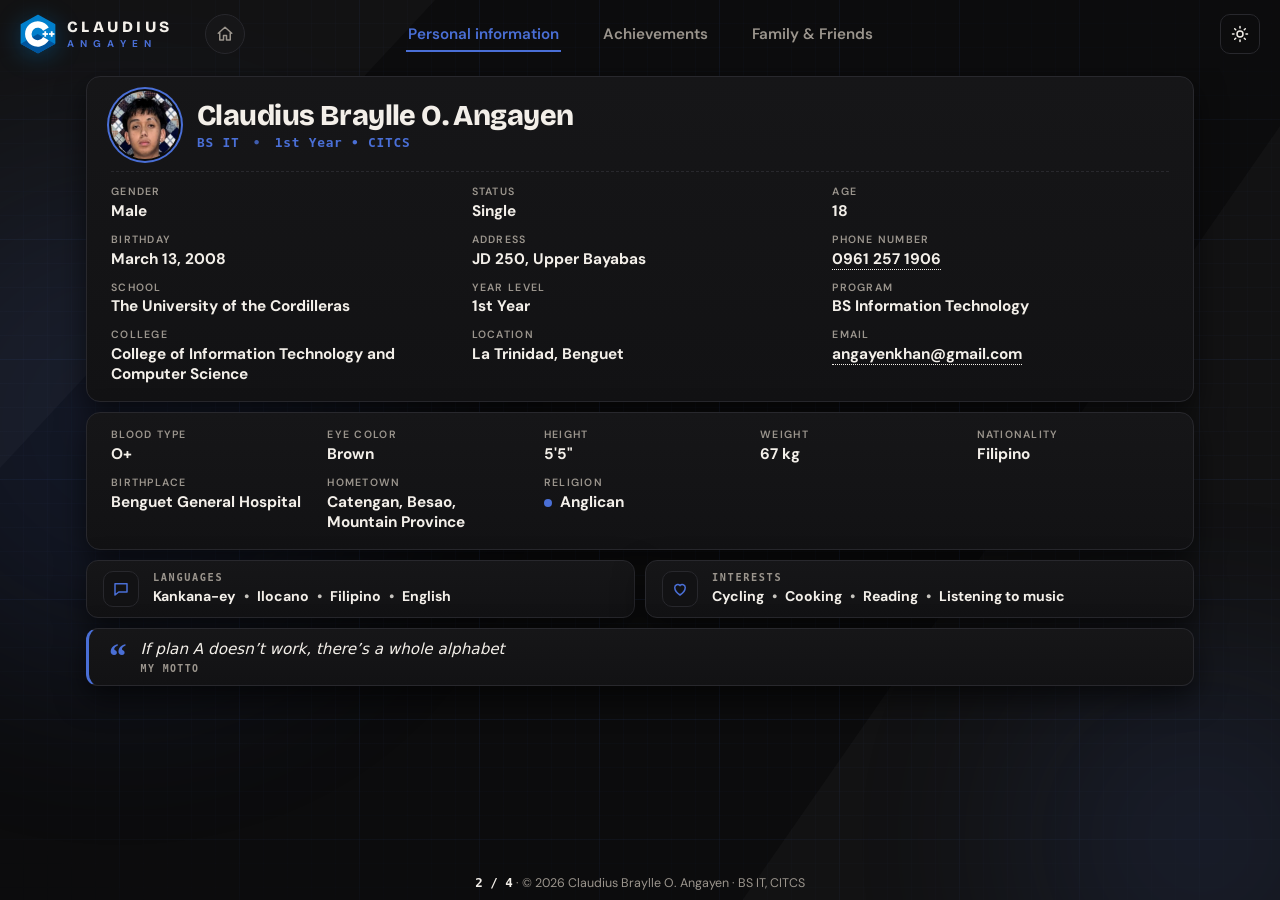
==== commit de5760ea: "Update college name in about.html" ====
--- a/about.html
+++ b/about.html
@@ -84,7 +84,7 @@
           <div class="pi-f"><dt>Gender</dt><dd>Male</dd></div><div class="pi-f"><dt>Status</dt><dd>Single</dd></div><div class="pi-f"><dt>Age</dt><dd>18</dd></div>
           <div class="pi-f"><dt>Birthday</dt><dd>March 13, 2008</dd></div><div class="pi-f"><dt>Address</dt><dd>JD 250, Upper Bayabas</dd></div><div class="pi-f"><dt>Phone number</dt><dd><a href="tel:+639612571906">0961 257 1906</a></dd></div>
           <div class="pi-f"><dt>School</dt><dd>The University of the Cordilleras</dd></div><div class="pi-f"><dt>Year level</dt><dd>1st Year</dd></div><div class="pi-f"><dt>Program</dt><dd>BS Information Technology</dd></div>
-          <div class="pi-f"><dt>College</dt><dd>CITCS</dd></div><div class="pi-f"><dt>Location</dt><dd>La Trinidad, Benguet</dd></div><div class="pi-f"><dt>Email</dt><dd><a href="mailto:angayenkhan@gmail.com">angayenkhan@gmail.com</a></dd></div>
+          <div class="pi-f"><dt>College</dt><dd>College of Information Technology and Computer Science</dd></div><div class="pi-f"><dt>Location</dt><dd>La Trinidad, Benguet</dd></div><div class="pi-f"><dt>Email</dt><dd><a href="mailto:angayenkhan@gmail.com">angayenkhan@gmail.com</a></dd></div>
         </dl>
       </section>
 
